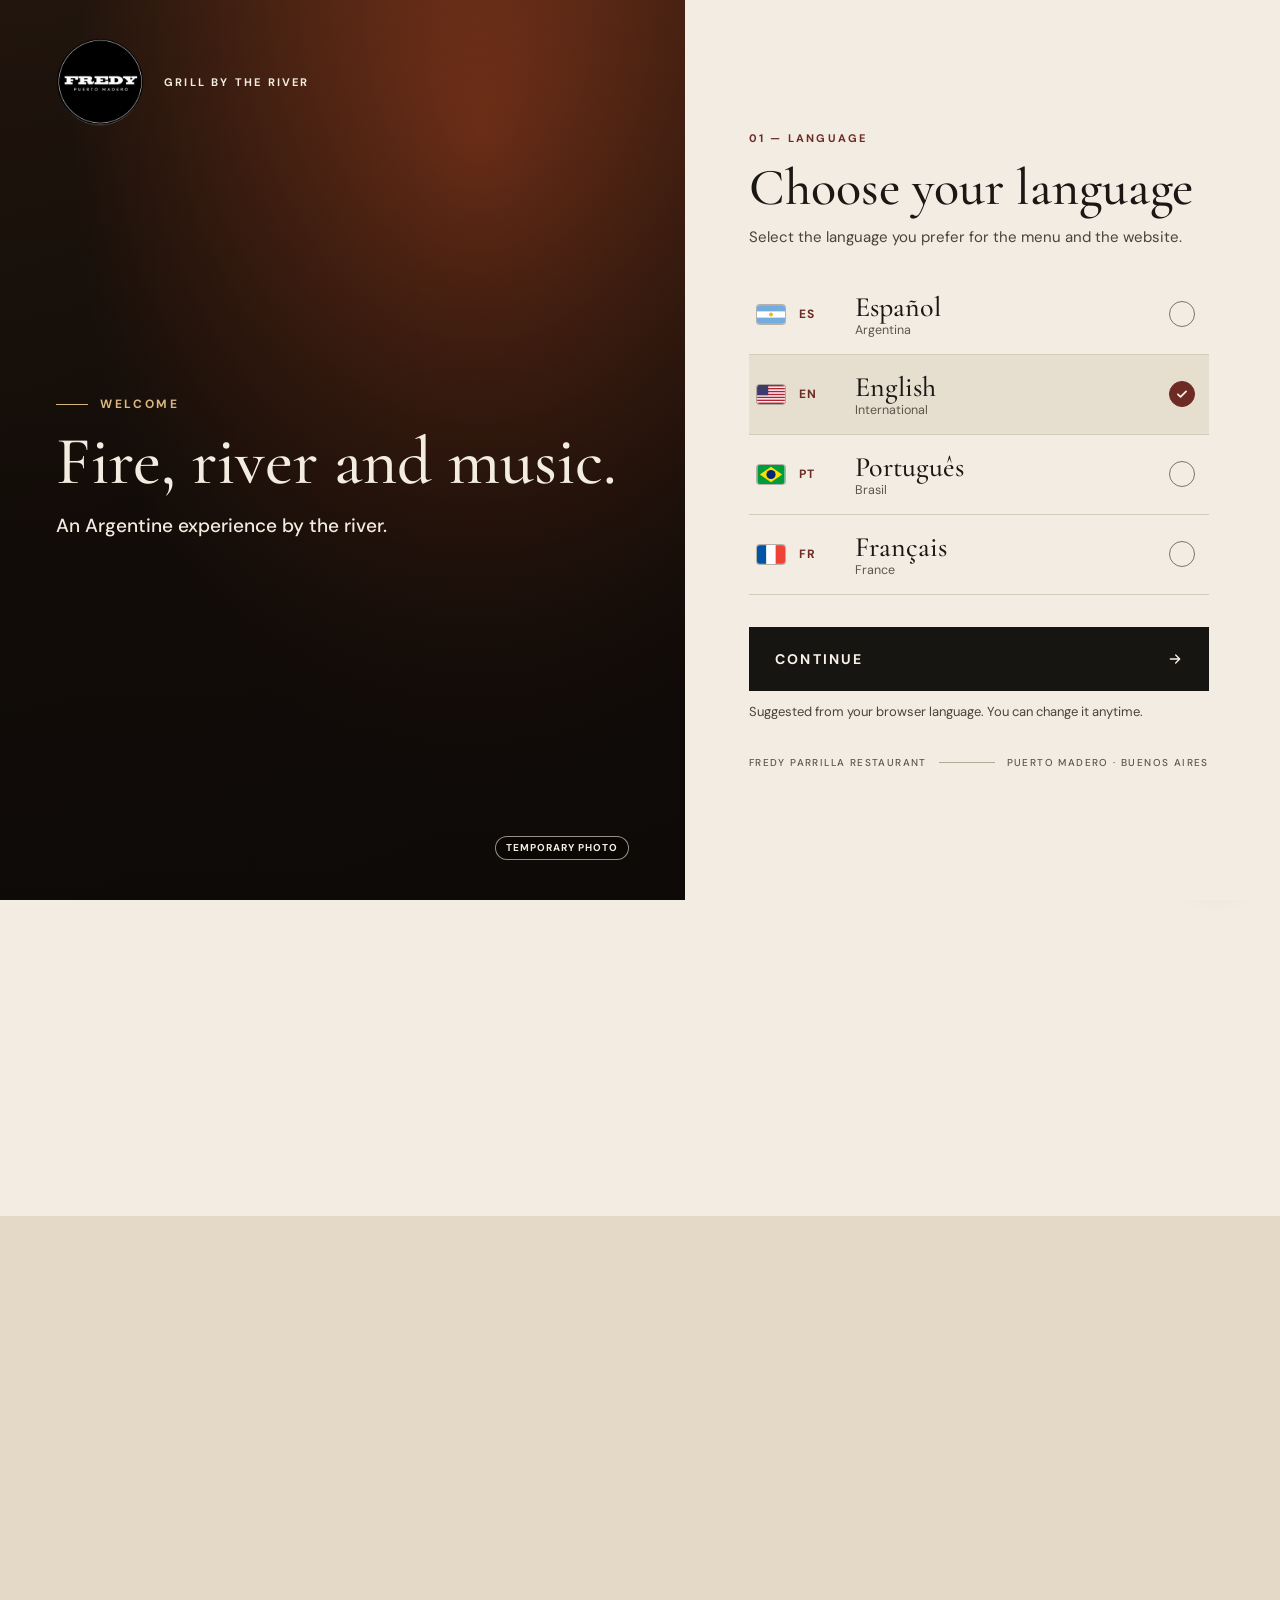
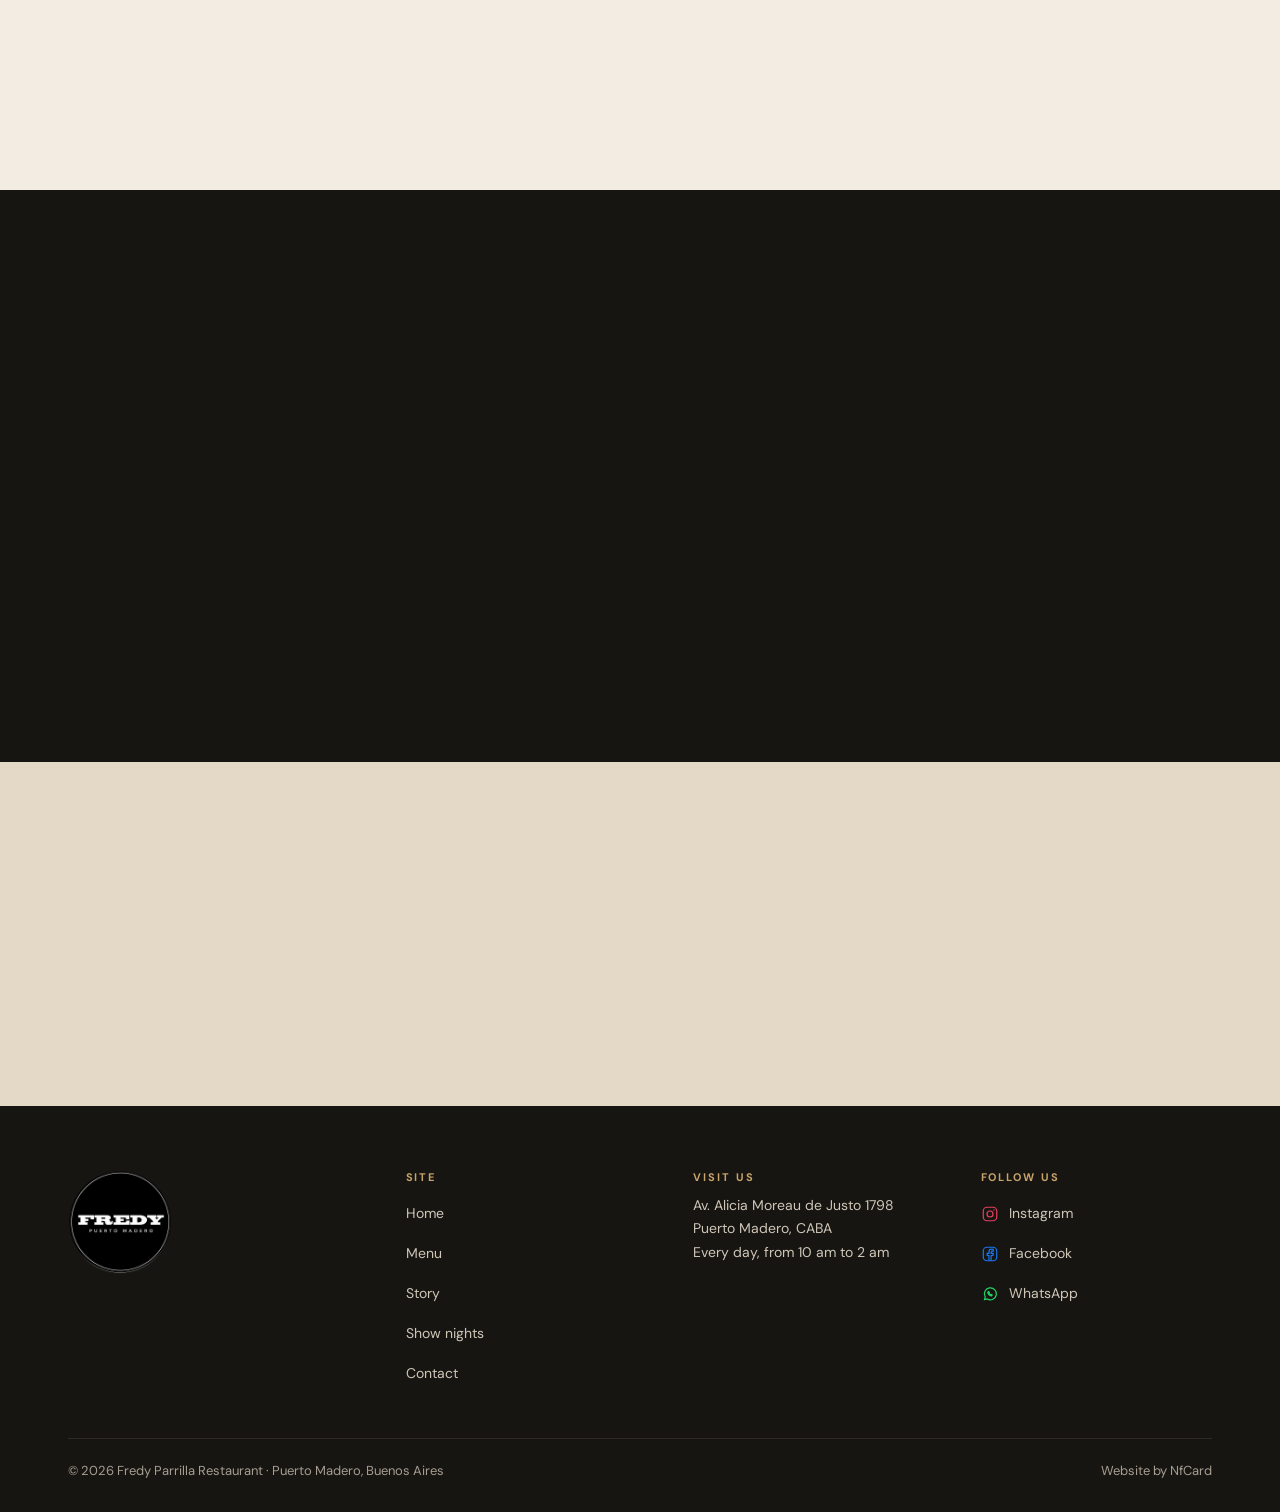
==== index.html @ 6b551ba0 "Web pública de Fredy Parrilla Carta con carrito, carrusel de destacados, menú, WhatsApp flotante e í" ====
<!doctype html>
<html lang="es">
<head>
  <meta charset="utf-8" />
  <meta name="viewport" content="width=device-width, initial-scale=1, viewport-fit=cover" />
  <title>Fredy · Parrilla argentina en Puerto Madero</title>
  <meta name="description" content="Parrilla argentina sobre la costanera de Puerto Madero. Cortes a la brasa, vista a los docks y noches de show en vivo." />
  <meta name="robots" content="noindex" />
  <meta name="theme-color" content="#171512" />
  <meta property="og:type" content="restaurant" />
  <meta property="og:title" content="Fredy · Parrilla argentina en Puerto Madero" />
  <meta property="og:description" content="Cortes a la brasa, vista a los docks y noches de show en vivo." />
  <meta property="og:locale" content="es_AR" />
  <link rel="icon" href="favicon.ico" sizes="any" />
  <link rel="icon" type="image/png" sizes="32x32" href="img/favicon-32.png" />
  <link rel="apple-touch-icon" href="img/apple-touch-icon.png" />
  <link rel="manifest" href="manifest.webmanifest" />
  <script type="application/ld+json">{"@context":"https://schema.org","@type":"Restaurant","name":"Fredy Parrilla Restaurant","servesCuisine":["Parrilla argentina","Argentina"],"telephone":"+5491125278442","priceRange":"$$$","address":{"@type":"PostalAddress","streetAddress":"Av. Alicia Moreau de Justo 1798","addressLocality":"Puerto Madero","addressRegion":"CABA","addressCountry":"AR"},"openingHoursSpecification":[{"@type":"OpeningHoursSpecification","dayOfWeek":["Monday","Tuesday","Wednesday","Thursday","Friday","Saturday","Sunday"],"opens":"10:00","closes":"02:00"}]}</script>
  <link rel="preconnect" href="https://fonts.googleapis.com" />
  <link rel="preconnect" href="https://fonts.gstatic.com" crossorigin />
  <link href="https://fonts.googleapis.com/css2?family=Cormorant+Garamond:ital,wght@0,500;0,600;0,700;1,500&family=DM+Sans:wght@400;500;600;700&display=swap" rel="stylesheet" />
  <link rel="stylesheet" href="css/styles.css" />
  <script src="js/arranque.js" data-inicio></script>
</head>
<body data-pagina="inicio">
  <a class="saltar" href="#contenido" data-i18n="a11y.saltar">Saltar al contenido</a>
  <div id="lugar-cabecera"></div>

  <main id="contenido" tabindex="-1">
    <section class="hero">
      <span class="tagp hero-tag" data-i18n="intro.foto">Foto provisoria</span>
      <div class="wrap hero-in">
        <div class="hero-txt">
          <p class="k k-oro reveal"><i></i><span data-i18n="hero.kicker">Bienvenidos · Puerto Madero</span></p>
          <h1 class="hero-t reveal d1"><span data-i18n="hero.l1">Fuego, río</span><br /><span data-i18n="hero.l2a">y</span> <em data-i18n="hero.l2b">música.</em></h1>
          <p class="hero-p reveal d2" data-i18n="hero.texto">Parrilla argentina sobre la costanera de Puerto Madero. Cortes a la brasa, vista a los docks y noches de show en vivo.</p>
          <div class="reveal d3"><a class="pill p-gold hero-btn" href="carta.html"><span data-i18n="hero.boton">Ver la carta</span><span class="ar" data-icono="flecha"></span></a></div>
        </div>
        <div class="hero-foto reveal d2">
          <div class="ph ph-marco">
            <span><span data-i18n="intro.foto">Foto provisoria</span><br /><span data-i18n="foto.salon">Salón con vista al río</span></span>
          </div>
        </div>
      </div>
    </section>

    <section class="bloque b-marfil">
      <div class="wrap dos">
        <div class="historia-foto reveal">
          <div class="ph ph-oscuro"><span><span data-i18n="intro.foto">Foto provisoria</span><br /><span data-i18n="foto.fundadores">Foto histórica o fundadores</span></span></div>
          <div class="sello"><span class="sello-k" data-i18n="home.desde">Desde</span><span class="sello-n">2010</span></div>
        </div>
        <div class="columna reveal d1">
          <div class="sh"><h2 class="h2n" data-i18n="home.historia.t">Nuestra historia</h2><p class="sub" data-i18n="home.historia.s">Una parrilla clásica, frente al río.</p></div>
          <p class="lead" data-i18n="home.historia.p">Fredy es una parrilla tradicional sobre la costanera de Puerto Madero: sencilla, familiar y con el río de fondo. Abrimos en 2010 y venimos de una cadena de carnicerías familiar de varias generaciones.</p>
          <a class="pill p-ghost-d" href="historia.html"><span data-i18n="home.historia.b">Conocer la historia</span><span class="ar ar-dark" data-icono="flecha"></span></a>
        </div>
      </div>
    </section>

    <section class="bloque b-beige" id="carta">
      <div class="wrap pila">
        <div class="cabeza-fila reveal">
          <div class="sh"><h2 class="h2n" data-i18n="home.carta.t">La carta</h2><p class="sub" data-i18n="home.carta.s">Del fuego a tu mesa.</p></div>
        </div>
        <!-- Vitrina: un plato grande al centro y los vecinos asomando. El plato del centro lleva a la carta. -->
        <div class="vitrina reveal d1" id="carrusel" role="region" aria-roledescription="carrusel" aria-label="Platos destacados">
          <div class="vitrina-pista" id="carrusel-pista"></div>
          <button class="cb vitrina-flecha vitrina-ant" id="carrusel-ant" type="button" data-icono="flechaIzq"></button>
          <button class="cb vitrina-flecha vitrina-sig" id="carrusel-sig" type="button" data-icono="flechaDer"></button>
          <!-- El botón de pausa se ubica por JS dentro del plato activo, junto a "Ver en la carta". -->
          <button class="cb vitrina-pausa" id="carrusel-pausa" type="button"></button>
          <p class="sr" id="carrusel-anuncio" aria-live="polite"></p>
        </div>
      </div>
    </section>

    <section class="bloque b-carbon">
      <div class="wrap dos dk">
        <div class="columna reveal">
          <div class="sh"><h2 class="h2n" data-i18n="home.show.t">Noches de show</h2><p class="sub" data-i18n="home.show.s">Cena show en vivo, frente al río.</p></div>
          <p class="lead" data-i18n="home.show.p">Solistas y dúos en vivo mientras cenás frente al río. Ideal para festejar en grupo.</p>
          <div class="evs">
            <div class="ev"><span data-icono="calendario"></span><span data-i18n="show.dias">Jueves, viernes, sábados y vísperas de feriado</span></div>
            <div class="ev"><span data-icono="luna"></span><span data-i18n="show.hora">Desde las 22 h</span></div>
            <div class="ev"><span data-icono="copa"></span><span data-i18n="show.menu">Menú show: entrada, principal, postre y bebida</span></div>
          </div>
          <div class="gchips">
            <span class="gchip" data-i18n="genero.tango">Tango</span><span class="gchip" data-i18n="genero.folclore">Folclore</span><span class="gchip" data-i18n="genero.melodicos">Melódicos</span><span class="gchip" data-i18n="genero.cumbia">Cumbia</span><span class="gchip" data-i18n="genero.cuarteto">Cuarteto</span>
          </div>
          <p class="nota-oro" data-i18n="show.nota">Precio del menú y adicional por show (si corresponde), informados antes de reservar.</p>
          <a class="pill p-ghost" href="noches-de-show.html"><span data-i18n="home.show.b">Ver las noches de show</span><span class="ar" data-icono="flecha"></span></a>
        </div>
        <div class="doble-foto reveal d1">
          <div class="ph doble-a"><span><span data-i18n="intro.foto">Foto provisoria</span><br /><span data-i18n="foto.show">Show en el salón</span></span></div>
          <div class="ph doble-b"><span><span data-i18n="intro.foto">Foto provisoria</span><br /><span data-i18n="foto.publico">Público festejando</span></span></div>
        </div>
      </div>
    </section>

    <section class="bloque b-marfil" data-i18n-aria="home.mas.aria" aria-label="Mediodía, pedidos y eventos">
      <div class="wrap pila">
        <div class="sh reveal"><h2 class="h2n" data-i18n="home.mas.t">Más de Fredy</h2><p class="sub" data-i18n="home.mas.s">Mediodía, pedidos y eventos.</p></div>
        <div class="cards">
          <article class="card reveal">
            <span class="ic" data-icono="sol"></span>
            <p class="k" data-i18n="home.mas.k1">Mediodía</p>
            <h3 data-i18n="home.mas.t1">Promo ejecutiva</h3>
            <p class="card-p" data-i18n="home.mas.p1">Mini parrillada o bife de chorizo, con guarnición, bebida y postre.</p>
          </article>
          <article class="card card-bordo reveal d1">
            <span class="ic" data-icono="bolsaFuego"></span>
            <p class="k" data-i18n="home.mas.k2">Pedí online</p>
            <h3 data-i18n="home.mas.t2">Fredy para llevar</h3>
            <p class="card-p" data-i18n="home.mas.p2">Armá tu pedido y retiralo en el local. Lo enviás por WhatsApp y ahí te confirmamos el total y cómo pagar.</p>
          </article>
          <article class="card reveal d2">
            <span class="ic" data-icono="brindis"></span>
            <p class="k" data-i18n="home.mas.k3">Eventos</p>
            <h3 data-i18n="home.mas.t3">Festejá en Fredy</h3>
            <p class="card-p" data-i18n="home.mas.p3">Cumpleaños, aniversarios, despedidas y empresas. Salón, terraza, DJ y barra de tragos.</p>
          </article>
        </div>
      </div>
    </section>

    <section class="bloque b-carbon">
      <div class="wrap dos dk opiniones">
        <div class="columna reveal">
          <div class="sh"><h2 class="h2n" data-i18n="home.op.t">Opiniones</h2><p class="sub" data-i18n="home.op.s">Lo que dicen de Fredy.</p></div>
          <p class="lead" data-i18n="home.op.p">¿Ya nos visitaste? Tu opinión nos ayuda a mejorar y a que otros nos conozcan.</p>
          <a class="pill p-gold" data-enlace="ficha" target="_blank" rel="noopener"><span data-i18n="home.op.b">Dejanos tu reseña</span><span class="ar" data-icono="flecha"></span></a>
          <a class="lk lk-oro" data-enlace="ficha" target="_blank" rel="noopener"><span data-i18n="home.op.l">Ver todas en Google</span><i data-icono="flecha"></i></a>
        </div>
        <div class="foto-sola reveal d1"><div class="ph"><span><span data-i18n="intro.foto">Foto provisoria</span><br /><span data-i18n="foto.mesa">Mesa frente al río</span></span></div></div>
      </div>
    </section>

    <section class="bloque b-beige">
      <div class="wrap">
        <div class="ficha reveal">
          <div class="sh"><h2 class="h2n h2-ficha" data-i18n="home.con.t">Contacto</h2><p class="sub sub-ficha" data-i18n="home.con.s">Te esperamos frente al río.</p></div>
          <div class="ficha-datos">
            <span class="ficha-dato"><i data-icono="ubicacion"></i><span><span data-dato="direccion">Av. Alicia Moreau de Justo 1798</span>, Puerto Madero</span></span>
            <span class="ficha-dato"><i data-icono="reloj"></i><span data-i18n="con.horario">Todos los días, de 10:00 a 02:00 hs</span></span>
          </div>
          <div class="ficha-botones">
            <a class="pill p-red" data-enlace="llegar" target="_blank" rel="noopener"><span data-i18n="con.llegar">Cómo llegar</span><span class="ar" data-icono="flecha"></span></a>
            <a class="pill p-ghost-d solo-movil" data-enlace="whatsapp" target="_blank" rel="noopener"><span data-i18n="con.whatsapp">WhatsApp</span><span class="ar ar-dark" data-icono="flecha"></span></a>
          </div>
        </div>
      </div>
    </section>
  </main>

  <div id="lugar-pie"></div>

  <!-- Intro: solo la primera visita. Logo → idioma → espátulas → Inicio. -->
  <div class="intro" id="intro" data-etapa="carga">
    <div class="intro-carga" aria-hidden="true">
      <div class="logo-aro">
        <svg class="aro" width="172" height="172" viewBox="0 0 172 172" focusable="false"><circle cx="86" cy="86" r="83" /></svg>
        <img src="img/logo.png" alt="" width="136" height="136" />
      </div>
    </div>

    <div class="idioma">
      <section class="idioma-foto">
        <div class="idioma-marca">
          <img src="img/logo.png" alt="Fredy Puerto Madero" width="88" height="88" />
          <span class="idioma-lema" data-i18n="intro.lema">Parrilla frente al río</span>
        </div>
        <span class="tagp idioma-tag" data-i18n="intro.foto">Foto provisoria</span>
        <div class="idioma-txt">
          <p class="k k-oro"><i></i><span data-i18n="intro.bienvenidos">Bienvenidos</span></p>
          <p class="idioma-t" data-i18n="intro.titulo">Fuego, río y música.</p>
          <p class="idioma-b" data-i18n="intro.bajada">Una experiencia argentina frente al río.</p>
        </div>
      </section>

      <section class="idioma-panel">
        <form class="idioma-form" id="form-idioma">
          <p class="idioma-paso" data-i18n="intro.paso">01 — Idioma</p>
          <h1 class="idioma-h" id="titulo-idioma" tabindex="-1" data-i18n="intro.elegi">Elegí tu idioma</h1>
          <p class="idioma-ayuda" data-i18n="intro.ayuda">Seleccioná el idioma en el que preferís recorrer la carta y la web.</p>
          <div class="opciones" id="opciones-idioma" role="radiogroup" aria-labelledby="titulo-idioma"></div>
          <button class="continuar" type="submit"><span data-i18n="intro.continuar">Continuar</span><i data-icono="flecha"></i></button>
          <p class="idioma-nota" id="intro-sugerido"></p>
          <p class="idioma-pie"><span data-i18n="intro.pie1">Fredy Parrilla Restaurant</span><i></i><span><span data-i18n="intro.pie2">Puerto Madero</span><span class="pie-ba"> · Buenos Aires</span></span></p>
        </form>
      </section>
    </div>

    <div class="intro-salida" role="status">
      <span class="sr" data-i18n="intro.cargando">Cargando</span>
      <div class="parrillero" aria-hidden="true">
        <span class="esp esp-izq" data-icono="espatula"></span>
        <img src="img/logo.png" alt="" width="136" height="136" />
        <span class="esp esp-der" data-icono="espatula"></span>
      </div>
      <span class="barra-carga" aria-hidden="true"><i></i></span>
    </div>
  </div>

  <script src="js/data.js"></script>
  <script src="js/i18n.js"></script>
  <script src="js/icons.js"></script>
  <script src="js/common.js"></script>
  <script src="js/cart.js"></script>
  <script src="js/app.js"></script>
</body>
</html>
---- css/styles.css ----
/* Fredy · Diseño del sitio. Paleta, tipografías y medidas del prototipo v6 aprobado.
   Celular primero. Computadora desde 1180 px.
   Movimiento: solo transform y opacity, curvas propias y hover únicamente con mouse. */

:root {
  --carbon: #171512;
  --carbon-nav: #0F0D0B;
  --marfil: #F2ECE2;
  --beige: #E4D8C6;
  --crema: #F7F1E8;
  --hueso: #F3ECE0;
  --blanco: #FFFFFF;
  --texto: #1A1714;
  --texto-2: #4A433B;
  --muted: #5E564C;
  --bordo: #6E2B23;
  --bordo-hover: #5A221C;
  --dorado: #C9A46A;
  --dorado-claro: #E7C793;
  --linea-carta: #B5A894;
  --linea-claro: #E3D9CB;
  --linea-oscuro: #2E2A26;
  --verde: #1E7D47;

  --serif: 'Cormorant Garamond', Georgia, serif;
  --sans: 'DM Sans', system-ui, sans-serif;

  --radio: 10px;
  --alto-cabecera: 108px;
  --alto-barra: 84px;

  --ease-out: cubic-bezier(0.23, 1, 0.32, 1);
  --ease-in-out: cubic-bezier(0.77, 0, 0.175, 1);
}

*, *::before, *::after { box-sizing: border-box; }
[hidden] { display: none !important; }

html {
  -webkit-text-size-adjust: 100%;
  scroll-behavior: smooth;
  scroll-padding-top: calc(var(--alto-cabecera) + 72px);
  background: var(--carbon);
}

body {
  margin: 0;
  padding-top: var(--alto-cabecera);
  padding-bottom: calc(var(--alto-barra) + env(safe-area-inset-bottom));
  background: var(--carbon);
  color: var(--texto);
  font-family: var(--sans);
  font-size: 16px;
  line-height: 1.5;
  overflow-x: clip;
  -webkit-font-smoothing: antialiased;
}

body.intro-activa { overflow: hidden; }

main:focus { outline: none; }
img, svg { display: block; }
h1, h2, h3, h4, p, ul, blockquote { margin: 0; padding: 0; }
ul { list-style: none; }
a { color: inherit; }
button, input, select, textarea { font: inherit; color: inherit; }
button { cursor: pointer; }
i { font-style: normal; }

:focus-visible { outline: 2px solid var(--dorado); outline-offset: 3px; border-radius: 4px; }
.b-marfil :focus-visible, .b-beige :focus-visible, .idioma-panel :focus-visible { outline-color: var(--bordo); }

.sr {
  position: absolute; width: 1px; height: 1px; margin: -1px; overflow: hidden;
  clip-path: inset(50%); white-space: nowrap;
}

.saltar {
  position: fixed; top: 8px; left: 8px; z-index: 200; padding: 12px 16px;
  background: var(--crema); color: var(--texto); border-radius: var(--radio);
  font-weight: 600; transform: translateY(-200%);
}
.saltar:focus { transform: none; }

/* ---------- Estructura ---------- */
.wrap { width: 100%; max-width: 1240px; margin: 0 auto; padding: 0 20px; }
.bloque { padding: 72px 0; }
.b-marfil { background: var(--marfil); }
.b-beige { background: var(--beige); }
.b-carbon { background: var(--carbon); color: var(--hueso); }
.b-pegado { padding-top: 32px; }
.dos { display: grid; gap: 44px; align-items: center; }
.pila { display: flex; flex-direction: column; gap: 32px; }
.columna { display: flex; flex-direction: column; align-items: flex-start; gap: 20px; }
.angosto { max-width: 760px; }
.pila.angosto { margin: 0 auto; }

/* ---------- Tipografía ---------- */
.k {
  display: flex; align-items: center; gap: 12px; color: var(--bordo);
  font: 700 12px var(--sans); letter-spacing: 0.22em; text-transform: uppercase;
}
.k i { flex: 0 0 32px; width: 32px; height: 1px; background: currentColor; }
.k > span { min-width: 0; }
.k-oro { color: #D9B77E; }
.h2n { font: 600 46px/1 var(--serif); letter-spacing: -0.01em; }
.sub { font: italic 500 22px/1.2 var(--serif); color: var(--bordo); }
.dk .sub, .pagehero .sub { color: var(--dorado-claro); }
.sh { display: flex; flex-direction: column; gap: 10px; }
.lead { font-size: 16px; line-height: 1.7; color: var(--texto-2); }
.dk .lead { color: #D9D0C2; }

/* ---------- Botones ---------- */
.pill {
  display: inline-flex; align-items: center; justify-content: space-between; gap: 14px;
  min-height: 54px; padding: 0 8px 0 26px; border: 0; border-radius: var(--radio);
  font: 600 15px var(--sans); letter-spacing: 0.01em; text-decoration: none; white-space: nowrap;
  transition: transform 160ms var(--ease-out), background-color 160ms ease, color 160ms ease;
}
.pill:active { transform: scale(0.97); }
.pill .ar {
  display: flex; align-items: center; justify-content: center; width: 38px; height: 38px;
  border-radius: 7px; background: rgba(255, 255, 255, 0.16); flex: none;
}
.pill .ar svg { transition: transform 160ms var(--ease-out); }
.pill.solo { justify-content: center; padding: 0 22px; }
.pill.chico { min-height: 48px; }
.p-red { background: var(--bordo); color: var(--crema); box-shadow: 0 6px 18px rgba(110, 43, 35, 0.28); }
.p-gold { background: var(--dorado); color: var(--carbon); }
.p-gold .ar { background: rgba(23, 21, 18, 0.12); }
.p-ghost { border: 1px solid rgba(243, 236, 224, 0.55); color: var(--hueso); background: rgba(255, 255, 255, 0.04); }
.p-ghost-d { border: 1px solid var(--texto); color: var(--texto); }
.ar-dark { background: var(--texto) !important; color: var(--crema); }
.bloque-btn { width: 100%; white-space: normal; text-align: left; }
.ficha-botones .pill, .acciones .pill, .columna > .pill { max-width: 100%; min-width: 0; white-space: normal; }

.lk {
  display: inline-flex; align-items: center; gap: 8px; min-height: 44px;
  color: var(--bordo); font: 600 15px var(--sans); text-decoration: none;
}
.lk > span { border-bottom: 1px solid currentColor; padding-bottom: 2px; }
.lk-oro { color: var(--dorado-claro); }
.boton-lk { background: none; border: 0; padding: 0; }

@media (hover: hover) and (pointer: fine) {
  .p-red:hover { background: var(--bordo-hover); }
  .p-gold:hover { background: #D6B47D; }
  .p-ghost:hover { background: rgba(255, 255, 255, 0.12); color: var(--blanco); }
  .p-ghost-d:hover { background: var(--texto); color: var(--crema); }
  .p-ghost-d:hover .ar-dark { background: rgba(247, 241, 232, 0.16) !important; }
  .pill:hover .ar svg { transform: translateX(2px); }
  .lk:hover { color: var(--texto); }
  .lk-oro:hover { color: var(--blanco); }
}

/* ---------- Encabezado ---------- */
.cabecera {
  position: fixed; inset: 0 0 auto 0; z-index: 40;
  background: var(--carbon); color: var(--hueso);
  border-bottom: 1px solid var(--linea-oscuro);
  box-shadow: 0 6px 18px rgba(0, 0, 0, 0.25);
}
.cabecera-in {
  display: flex; align-items: center; justify-content: space-between; gap: 8px;
  max-width: 1360px; height: var(--alto-cabecera); margin: 0 auto; padding: 0 14px;
}
.cabecera-logo { display: block; flex: none; }
.cabecera-logo img { width: 50px; height: 50px; }
.cabecera-estado { display: flex; align-items: center; justify-content: space-between; gap: 8px; flex: 1; min-width: 0; }
.menu, .cabecera-acciones, .lang { display: none; }
.cartel-lugar { display: flex; justify-content: center; flex: 1; min-height: 76px; align-items: center; }

.lflag, .llamar {
  display: flex; align-items: center; justify-content: center; flex: none;
  width: 44px; height: 44px; transition: transform 160ms var(--ease-out);
}
.lflag { border: 1px solid #4A4036; border-radius: var(--radio); }
.llamar { background: var(--verde); color: var(--blanco); border-radius: 50%; }
.lflag:active, .llamar:active { transform: scale(0.95); }
.flag { border-radius: 3px; box-shadow: 0 0 0 1px rgba(0, 0, 0, 0.25); flex: none; }

.lbtn {
  display: flex; align-items: center; gap: 8px; min-height: 44px; padding: 0 12px 0 10px;
  border: 1px solid #4A4036; border-radius: var(--radio); background: transparent;
  color: var(--hueso); font: 600 13px var(--sans);
  transition: transform 160ms var(--ease-out), background-color 160ms ease;
}
.lbtn:active { transform: scale(0.97); }
.lang { position: relative; }
.lmenu {
  position: absolute; right: 0; top: calc(100% + 10px); z-index: 20; width: 240px; padding: 8px;
  background: var(--blanco); color: var(--texto); border-radius: 16px;
  box-shadow: 0 18px 40px rgba(0, 0, 0, 0.35);
  transform-origin: top right;
  animation: menu-entra 160ms var(--ease-out);
}
@keyframes menu-entra { from { opacity: 0; transform: scale(0.96) translateY(-4px); } }
.lopt {
  display: flex; align-items: center; gap: 12px; width: 100%; min-height: 48px; padding: 0 12px;
  border: 0; border-radius: var(--radio); background: transparent;
  font: 500 15px var(--sans); text-align: left;
}
.lopt.on { background: var(--marfil); font-weight: 700; }
.lopt-nombre { flex: 1; }
.lopt svg:last-child:not(.flag) { color: var(--bordo); }

@media (hover: hover) and (pointer: fine) {
  .lbtn:hover { background: rgba(255, 255, 255, 0.08); }
  .lopt:hover { background: var(--marfil); }
}

.cuenta {
  display: inline-flex; align-items: center; justify-content: center;
  min-width: 20px; height: 20px; padding: 0 6px; border-radius: 999px;
  background: var(--dorado); color: var(--carbon); font: 700 12px/1 var(--sans);
}
.cuenta-barra { position: absolute; top: -4px; right: 2px; }

/* Botón de pedido del encabezado: bolsa con número. Vacío, con borde; con pedido, dorado. */
.cabecera .pill.boton-pedido { position: relative; width: 56px; padding: 0; transition: transform 160ms var(--ease-out), background-color 200ms ease, color 200ms ease, border-color 200ms ease; }
.boton-pedido-ic { display: flex; }
.boton-pedido-ic svg { width: 24px; height: 24px; }
.cuenta-pedido { position: absolute; top: -8px; right: -8px; min-width: 24px; height: 24px; border: 2px solid var(--carbon); }
.boton-pedido.con-pedido { background: var(--dorado); border-color: var(--dorado); color: var(--carbon); }
.boton-pedido.con-pedido .cuenta-pedido { background: var(--crema); }
@media (hover: hover) and (pointer: fine) {
  .boton-pedido.con-pedido:hover { background: #D6B47E; color: var(--carbon); }
}

/* ---------- Cartel "tabla de parrilla" ---------- */
.fz-cartel {
  --fz-scale: 1.15;
  position: relative; display: inline-block; flex: none;
  width: calc(172px * var(--fz-scale)); height: calc(76px * var(--fz-scale)); min-height: 44px;
  border-radius: var(--radio); text-decoration: none; -webkit-tap-highlight-color: transparent;
  font-family: var(--sans);
}
.fz-sr { position: absolute; width: 1px; height: 1px; margin: -1px; overflow: hidden; clip-path: inset(50%); white-space: nowrap; }
.fz-inner { position: absolute; left: 0; top: 0; width: 172px; height: 76px; transform: scale(var(--fz-scale)); transform-origin: 0 0; isolation: isolate; }
.fz-inner > * { position: absolute; display: block; }
.fz-cubierto { z-index: -1; overflow: visible; transform-origin: 50% 50%; filter: drop-shadow(0 1px 1px rgba(0, 0, 0, 0.5)); transition: translate 0.25s ease; }
.fz-fork { left: 11px; top: 13px; transform: rotate(-15deg); animation: fz-fork 1.5s 0.2s ease-out both; }
.fz-knife { left: 146px; top: 12px; transform: rotate(15deg); animation: fz-knife 1.5s 0.2s ease-out both; }
.fz-hang { left: 0; top: 0; width: 172px; height: 66px; transform-origin: 86px 3px; animation: fz-hang 1.4s cubic-bezier(0.25, 0.8, 0.35, 1) both; }
.fz-tabla {
  position: absolute; display: block; left: 22px; top: 14px; width: 128px; height: 50px; border-radius: 8px; overflow: hidden;
  background:
    radial-gradient(ellipse at 0% 100%, rgba(25, 8, 2, 0.55) 0%, rgba(25, 8, 2, 0) 28%),
    radial-gradient(ellipse at 100% 0%, rgba(25, 8, 2, 0.45) 0%, rgba(25, 8, 2, 0) 24%),
    radial-gradient(ellipse at 100% 100%, rgba(25, 8, 2, 0.35) 0%, rgba(25, 8, 2, 0) 20%),
    linear-gradient(180deg, rgba(255, 210, 165, 0.08) 0%, rgba(255, 210, 165, 0) 40%, rgba(30, 10, 2, 0.18) 100%),
    radial-gradient(ellipse at 50% 45%, #C27C4C 0%, #B06C40 50%, #8A4C2A 100%);
  box-shadow: 0 1px 1px rgba(0, 0, 0, 0.4), 0 9px 18px -4px rgba(0, 0, 0, 0.65), inset 0 1px 0 rgba(255, 210, 170, 0.3),
    inset 0 -2px 0 rgba(40, 14, 3, 0.5), inset 0 0 10px rgba(35, 11, 2, 0.7), inset 0 0 2px rgba(20, 6, 1, 0.8);
  transition: transform 0.2s ease, filter 0.2s ease;
}
.fz-vetas { position: absolute; left: 0; top: 0; }
.fz-ranura { position: absolute; inset: 5px; border-radius: 5px; box-shadow: inset 0 1px 1.5px rgba(30, 9, 2, 0.65), 0 1px 0 rgba(255, 205, 160, 0.22), inset 0 0 0 0.6px rgba(40, 12, 3, 0.35); }
.fz-texto { position: absolute; inset: 0; display: flex; flex-direction: column; align-items: center; justify-content: center; gap: 3px; padding-top: 4px; }
.fz-fila { display: flex; align-items: center; gap: 6px; }
.fz-dot { display: block; width: 6px; height: 6px; border-radius: 50%; animation: fz-dot 0.45s 1.5s ease-out both; }
.fz-estado { font-family: var(--serif); font-size: 15px; font-weight: 700; letter-spacing: 0.2em; line-height: 1; color: #1C0A03; text-shadow: 0 0 1.6px rgba(70, 24, 4, 0.6), 0 1px 0 rgba(255, 205, 160, 0.28); animation: fz-burn 1s 0.95s ease-out both; }
.fz-horario { font-size: 9.5px; font-weight: 700; letter-spacing: 0.04em; line-height: 1; color: #241005; text-shadow: 0 0 1.2px rgba(70, 24, 4, 0.45), 0 1px 0 rgba(255, 205, 160, 0.25); animation: fz-sub 0.5s 1.35s ease-out both; white-space: nowrap; }
.fz-herraje { left: 0; top: 0; overflow: visible; }
.fz-cartel.is-open .fz-dot { background: #3FAE5A; box-shadow: 0 0 0 1.5px rgba(25, 70, 35, 0.55), 0 0 7px rgba(90, 220, 120, 0.75); }
.fz-cartel.is-closed .fz-dot { background: transparent; box-shadow: inset 0 0 0 1.6px #4A240F; }
.fz-cartel:focus-visible { outline: 2px solid #E2BF86; outline-offset: 4px; }
.fz-cartel:active .fz-tabla { transform: translateY(1px); filter: brightness(0.95); }
.fz-quieto .fz-hang, .fz-quieto .fz-cubierto, .fz-quieto .fz-estado, .fz-quieto .fz-dot, .fz-quieto .fz-horario { animation: none; }

@media (hover: hover) and (pointer: fine) {
  .fz-cartel:hover .fz-tabla { transform: translateY(-1px); filter: brightness(1.06); }
  .fz-cartel:hover .fz-fork { translate: -2px -1px; }
  .fz-cartel:hover .fz-knife { translate: 2px -1px; }
}

@keyframes fz-hang { 0% { opacity: 0; transform: translateY(-12px) rotate(-16deg); } 30% { opacity: 1; transform: translateY(0) rotate(10deg); } 48% { transform: rotate(-6deg); } 64% { transform: rotate(3.5deg); } 80% { transform: rotate(-1.5deg); } 100% { opacity: 1; transform: rotate(0); } }
@keyframes fz-fork { 0% { opacity: 0; transform: translate(-14px, -10px) rotate(-15deg); } 25% { opacity: 1; transform: translate(-14px, 0) rotate(-15deg); } 60% { opacity: 1; transform: translate(-14px, 0) rotate(-15deg); animation-timing-function: cubic-bezier(0.55, 0, 0.3, 1); } 100% { opacity: 1; transform: translate(0, 0) rotate(-15deg); } }
@keyframes fz-knife { 0% { opacity: 0; transform: translate(14px, -10px) rotate(15deg); } 25% { opacity: 1; transform: translate(14px, 0) rotate(15deg); } 60% { opacity: 1; transform: translate(14px, 0) rotate(15deg); animation-timing-function: cubic-bezier(0.55, 0, 0.3, 1); } 100% { opacity: 1; transform: translate(0, 0) rotate(15deg); } }
@keyframes fz-burn { 0% { color: rgba(28, 10, 3, 0); text-shadow: 0 0 0 rgba(255, 140, 40, 0); filter: blur(2px); } 40% { color: #2A1306; text-shadow: 0 0 5px rgba(255, 130, 30, 0.95), 0 0 1.5px rgba(255, 210, 140, 1); filter: blur(0); } 100% { color: #1C0A03; text-shadow: 0 0 1.6px rgba(70, 24, 4, 0.6), 0 1px 0 rgba(255, 205, 160, 0.28); filter: blur(0); } }
@keyframes fz-dot { 0% { opacity: 0; transform: scale(0.4); } 60% { opacity: 1; transform: scale(1.4); } 100% { opacity: 1; transform: scale(1); } }
@keyframes fz-sub { 0% { opacity: 0; transform: translateY(-3px); } 100% { opacity: 1; transform: none; } }

/* ---------- Barra de abajo (celular) ---------- */
.barra {
  position: fixed; inset: auto 0 0 0; z-index: 40; display: grid; grid-template-columns: repeat(5, 1fr);
  height: calc(var(--alto-barra) + env(safe-area-inset-bottom)); padding-bottom: env(safe-area-inset-bottom);
  background: var(--carbon-nav); color: #CFC6B8; border-top: 1px solid var(--linea-oscuro);
}
.barra-item {
  position: relative; display: flex; flex-direction: column; align-items: center; justify-content: center; gap: 5px;
  min-width: 0; color: inherit; text-decoration: none; font: 500 12px/1.1 var(--sans); text-align: center;
  transition: transform 160ms var(--ease-out);
}
.barra-item:active { transform: scale(0.95); }
/* Cinco botones iguales. Solo la página actual lleva la pastilla detrás del ícono. */
.barra-item[aria-current='page'] { color: var(--blanco); font-weight: 600; }
.barra-ic {
  position: relative; display: flex; align-items: center; justify-content: center;
  width: 56px; height: 32px; border-radius: 999px;
  transition: background-color 200ms ease, color 200ms ease;
}
.barra-item[aria-current='page'] .barra-ic { background: rgba(201, 164, 106, 0.22); color: var(--dorado-claro); }
@media (hover: hover) and (pointer: fine) { .barra-item:not([aria-current='page']):hover .barra-ic { background: rgba(243, 236, 224, 0.08); } }

.wa-flota { display: none; }

/* ---------- Pie ---------- */
.pie { background: var(--carbon); color: #CFC6B8; }
.pie-in { display: flex; flex-direction: column; gap: 44px; padding-top: 64px; padding-bottom: 32px; }
.pie-cols { display: flex; flex-wrap: wrap; gap: 36px 56px; }
.pie-logo { flex: 1 1 100%; }
.pie-logo img { width: 104px; height: 104px; }
.fl { flex: 1 1 150px; display: flex; flex-direction: column; font-size: 14px; }
.fl a { display: flex; align-items: center; gap: 10px; min-height: 40px; color: #CFC6B8; text-decoration: none; transition: color 160ms ease; }
.fl-texto { line-height: 1.7; }
.fl-wa svg { width: 18px; height: 18px; color: #25D366; }
.fh { margin-bottom: 10px; color: var(--dorado); font: 700 11px var(--sans); letter-spacing: 0.18em; text-transform: uppercase; }
.pie-base { display: flex; flex-wrap: wrap; justify-content: space-between; gap: 12px; padding-top: 22px; border-top: 1px solid var(--linea-oscuro); font-size: 13px; color: #A69D90; }
@media (hover: hover) and (pointer: fine) { .fl a:hover { color: var(--blanco); } }

/* ---------- Fotos provisorias ---------- */
.ph {
  position: relative; display: flex; align-items: center; justify-content: center; overflow: hidden; isolation: isolate;
  padding: 16px; text-align: center; color: var(--hueso);
  font: 700 11px/1.5 var(--sans); letter-spacing: 0.1em; text-transform: uppercase;
}
.ph::before {
  content: ''; position: absolute; inset: 0; z-index: -1;
  background: radial-gradient(ellipse at 65% 35%, rgba(224, 89, 42, 0.45), transparent 60%), linear-gradient(160deg, #2A1A10, #0E0A07);
  transition: transform 600ms var(--ease-out);
}
@media (hover: hover) and (pointer: fine) { .ph:hover::before { transform: scale(1.05); } }

.tagp {
  display: inline-block; padding: 5px 10px; border: 1px solid rgba(243, 236, 224, 0.6); border-radius: 999px;
  background: rgba(0, 0, 0, 0.35); color: var(--hueso);
  font: 700 10px/1.2 var(--sans); letter-spacing: 0.1em; text-transform: uppercase;
}

/* ---------- Portada ---------- */
.hero {
  position: relative; display: flex; align-items: flex-end; color: var(--hueso);
  min-height: min(592px, calc(100svh - var(--alto-cabecera) - var(--alto-barra) - 64px));
  background: linear-gradient(0deg, rgba(14, 10, 7, 0.96) 0%, rgba(14, 10, 7, 0.55) 55%, rgba(14, 10, 7, 0.35) 100%),
    radial-gradient(ellipse at 60% 25%, rgba(224, 89, 42, 0.6), transparent 60%), linear-gradient(160deg, #2A1A10, #0E0A07);
}
.hero-tag { position: absolute; top: 16px; right: 16px; }
.hero-in { padding-top: 64px; padding-bottom: 28px; }
.hero-txt { display: flex; flex-direction: column; gap: 14px; }
.hero-t { font: 500 60px/0.94 var(--serif); }
.hero-t em { font-style: italic; color: var(--dorado-claro); }
.hero-p { font-size: 17px; line-height: 1.6; color: #E8DFD0; }
.hero-foto { display: none; }
.hero-btn { width: 100%; justify-content: center; padding: 0 26px; background: rgba(255, 255, 255, 0.04); color: var(--blanco); border: 1px solid rgba(243, 236, 224, 0.55); }
.hero-btn .ar { display: none; }

/* ---------- Historia ---------- */
.historia-foto { position: relative; min-height: 340px; }
.historia-foto .ph { position: absolute; inset: 0 44px 0 0; border-radius: 28px; border: 1.5px solid var(--texto); }
.sello { position: absolute; right: 0; bottom: 28px; padding: 18px 22px; background: var(--bordo); color: var(--crema); border-radius: 18px; box-shadow: 0 18px 36px rgba(23, 21, 18, 0.25); }
.sello-k { display: block; color: #EAD3B0; font: 700 11px var(--sans); letter-spacing: 0.18em; text-transform: uppercase; }
.sello-n { font: 500 52px/1 var(--serif); font-variant-numeric: lining-nums; }

/* ---------- Carrusel de platos (vitrina) ----------
   Un plato grande al centro y los vecinos asomando, más chicos y apagados.
   Solo se animan transform y opacity: corre en la placa de video y no traba el scroll. */
.cabeza-fila { display: flex; flex-wrap: wrap; align-items: flex-end; justify-content: space-between; gap: 20px; }

.vitrina { --alto-slide: 440px; --ancho-slide: 84%; position: relative; margin-inline: -20px; }
.vitrina-pista {
  display: flex; gap: 14px; padding: 4px calc((100% - var(--ancho-slide)) / 2);
  overflow-x: auto; overscroll-behavior-x: contain; scroll-snap-type: x mandatory; scrollbar-width: none;
}
.vitrina-pista::-webkit-scrollbar { display: none; }

.vslide {
  /* 100 % del espacio interior de la pista, que ya mide --ancho-slide por el padding. */
  /* isolation: la foto (z-index -1) queda detrás del texto pero dentro de la tarjeta. */
  position: relative; isolation: isolate; flex: 0 0 100%; display: flex; min-height: var(--alto-slide); overflow: hidden;
  border-radius: 24px; background: #0E0A07; color: var(--hueso); cursor: pointer;
  scroll-snap-align: center; opacity: 0.45; transform: scale(0.93);
  transition: transform 280ms var(--ease-out), opacity 280ms ease;
}
.vslide.activa { opacity: 1; transform: none; box-shadow: 0 24px 48px rgba(23, 21, 18, 0.28); }
.vslide.activa:active { transform: scale(0.985); transition-duration: 140ms; }

.vslide-foto { position: absolute; inset: 0; z-index: -1; align-items: flex-start; padding-top: 64px; }
.vslide-foto.con-foto img { width: 100%; height: 100%; object-fit: cover; }
.vslide-foto.s1::before { background: radial-gradient(ellipse at 30% 40%, rgba(224, 89, 42, 0.45), transparent 60%), linear-gradient(160deg, #2A1A10, #0E0A07); }
.vslide-foto.s2::before { background: radial-gradient(ellipse at 70% 55%, rgba(224, 89, 42, 0.5), transparent 58%), linear-gradient(200deg, #2A1A10, #0E0A07); }
.vslide-foto.s3::before { background: radial-gradient(ellipse at 45% 25%, rgba(170, 60, 20, 0.55), transparent 62%), linear-gradient(140deg, #2A1A10, #0E0A07); }
.vslide-foto.s4::before { background: radial-gradient(ellipse at 55% 45%, rgba(224, 89, 42, 0.38), transparent 66%), linear-gradient(180deg, #2A1A10, #0E0A07); }
/* Tarjeta final "Ver la carta": brasa más baja y un toque bordó. */
.vslide-foto-final::before { background: radial-gradient(ellipse at 50% 30%, rgba(201, 164, 106, 0.3), transparent 62%), linear-gradient(160deg, #3A1712, #0E0A07); }

.vslide-pie {
  align-self: flex-end; width: 100%; padding: 96px 22px 26px;
  display: flex; flex-direction: column; gap: 8px;
  background: linear-gradient(0deg, rgba(14, 10, 7, 0.94) 50%, rgba(14, 10, 7, 0));
}
.vslide-cat { font: 700 11px var(--sans); letter-spacing: 0.18em; text-transform: uppercase; color: var(--dorado-claro); }
.vslide-nombre { font: 500 34px/1 var(--serif); }
.vslide-desc { max-width: 46ch; font-size: 15px; line-height: 1.5; color: #E8DFD0; }
/* Si precio y botones no entran en un renglón (celular), los botones bajan al de abajo. */
.vslide-fila { display: flex; flex-wrap: wrap; align-items: center; justify-content: space-between; gap: 12px; margin-top: 6px; }
.vslide-precio { font: 600 24px/1 var(--serif); color: var(--dorado-claro); font-variant-numeric: lining-nums tabular-nums; white-space: nowrap; }
.vslide-ver {
  display: inline-flex; align-items: center; gap: 8px; min-height: 40px; padding: 0 16px; white-space: nowrap;
  border: 1px solid rgba(243, 236, 224, 0.35); border-radius: 999px; background: rgba(243, 236, 224, 0.1);
  color: inherit; font: 600 14px var(--sans); text-decoration: none;
  transition: background-color 160ms ease, color 160ms ease, border-color 160ms ease;
}
.vslide-ver svg { transition: transform 160ms var(--ease-out); }
/* El enlace se estira a toda la tarjeta: se puede tocar en cualquier lado. */
.vslide-ver::after { content: ''; position: absolute; inset: 0; border-radius: inherit; }
.vslide-ver:focus-visible { outline-offset: 3px; }
.vslide-acciones { display: flex; align-items: center; gap: 10px; }
/* En celular los botones van siempre en su renglón: así no salta el texto cuando la pausa
   se muda al plato que pasa al centro. */
@media (max-width: 639px) { .vslide-acciones { width: 100%; } }
/* La pausa queda por encima del enlace estirado para poder tocarla. */
.vslide-acciones .vitrina-pausa { position: relative; z-index: 1; width: 40px; height: 40px; }

/* Temporizador: barrita dorada que se llena; al completarse, pasa a la siguiente tarjeta (app.js).
   Lineal porque es tiempo que corre, no un movimiento de interfaz. Se congela si el carrusel se detiene. */
.vslide-barra {
  position: absolute; left: 0; right: 0; bottom: 0; z-index: 1; height: 3px;
  background: rgba(243, 236, 224, 0.14); pointer-events: none; transition: opacity 200ms ease;
}
.vslide-barra::after { content: ''; position: absolute; inset: 0; background: var(--dorado); transform: scaleX(0); transform-origin: left; }
.vslide:not(.activa) .vslide-barra { opacity: 0; }
.vslide.activa .vslide-barra::after { animation: vitrina-tiempo var(--duracion, 6000ms) linear forwards; }
.vitrina.detenido .vslide-barra::after { animation-play-state: paused; }
.vitrina.sin-reproduccion .vslide-barra::after { opacity: 0.55; }
@keyframes vitrina-tiempo { to { transform: scaleX(1); } }

.cb {
  display: flex; align-items: center; justify-content: center; width: 44px; height: 44px; flex: none;
  border: 1px solid rgba(243, 236, 224, 0.6); border-radius: 50%;
  background: rgba(14, 10, 7, 0.55); color: var(--hueso);
  transition: transform 160ms var(--ease-out), background-color 160ms ease;
}
.cb:active { transform: scale(0.95); }
@media (hover: hover) and (pointer: fine) { .cb:hover { background: rgba(243, 236, 224, 0.16); } }

/* Flechas sobre los vecinos; en celular se desliza con el dedo. */
.vitrina-flecha { position: absolute; top: calc(4px + var(--alto-slide) / 2 - 22px); z-index: 2; display: none; }
.vitrina-ant { left: 16px; }
.vitrina-sig { right: 16px; }

@media (hover: hover) and (pointer: fine) {
  .vslide.activa:hover .vslide-ver { background: var(--dorado); border-color: var(--dorado); color: var(--carbon); }
  .vslide.activa:hover .vslide-ver svg { transform: translateX(2px); }
  .vslide:not(.activa):hover { opacity: 0.65; }
}

/* ---------- Noches de show ---------- */
.evs { align-self: stretch; border-top: 1px solid var(--linea-oscuro); }
.ev { display: flex; align-items: center; gap: 14px; padding: 16px 0; border-bottom: 1px solid var(--linea-oscuro); font-size: 16px; color: #E8DFD0; }
.ev > span:first-child { flex: none; color: var(--dorado); }
.gchips { display: flex; flex-wrap: wrap; gap: 8px; }
.gchip { display: inline-flex; align-items: center; min-height: 34px; padding: 0 14px; border: 1px solid #4A4036; border-radius: var(--radio); font: 500 13px var(--sans); color: #E8DFD0; }
.nota-oro { padding: 14px 16px; border: 1px dashed var(--dorado); border-radius: 14px; font-size: 14px; line-height: 1.55; color: #E8DFD0; }
.doble-foto { position: relative; min-height: 400px; }
.doble-a { position: absolute; right: 0; top: 0; width: 78%; height: 78%; border-radius: 26px; }
.doble-b { position: absolute; left: 0; bottom: 0; width: 52%; height: 46%; border-radius: 22px; border: 6px solid var(--carbon); }

/* ---------- Más de Fredy ---------- */
.cards { display: grid; gap: 22px; }
.card { display: flex; flex-direction: column; gap: 14px; padding: 28px; border-radius: 24px; background: var(--blanco); border: 1.5px solid var(--texto); }
.card h3, .card-t { font: 500 34px/1.05 var(--serif); }
.card-p { font-size: 15px; line-height: 1.6; color: var(--texto-2); }
.card-bordo { background: var(--bordo); border-color: var(--bordo); color: var(--crema); }
.card-bordo .card-p { color: #F0E3D8; }
.card-bordo .k { color: #EAD3B0; }
.ic { display: flex; align-items: center; justify-content: center; flex: 0 0 56px; width: 56px; height: 56px; border-radius: 50%; background: #EAD9C8; color: var(--bordo); }
.card-bordo .ic { background: rgba(247, 241, 232, 0.14); color: var(--crema); }

/* ---------- Opiniones ---------- */
.foto-sola { display: none; }
.foto-sola .ph { min-height: 380px; border-radius: 26px; }

/* ---------- Ficha de contacto ---------- */
.ficha { display: flex; flex-wrap: wrap; align-items: center; justify-content: space-between; gap: 24px 48px; padding: 28px 22px; background: var(--blanco); border: 1.5px solid var(--texto); border-radius: 24px; }
.h2-ficha { font-size: 40px; }
.sub-ficha { font-size: 22px; }
.ficha-datos { display: flex; flex-direction: column; gap: 10px; font-size: 16px; }
.ficha-dato { display: flex; align-items: center; gap: 12px; }
.ficha-dato i { flex: none; color: var(--bordo); }
.ficha-texto { flex: 1 1 280px; line-height: 1.7; color: var(--texto-2); }
.ficha-botones { display: flex; flex-wrap: wrap; gap: 12px; width: 100%; }
.ficha-botones .pill { flex: 1 1 200px; }

/* ---------- Encabezado de páginas interiores ---------- */
.pagehero {
  color: var(--hueso);
  background: linear-gradient(90deg, rgba(14, 10, 7, 0.92) 0%, rgba(14, 10, 7, 0.6) 60%, rgba(14, 10, 7, 0.3) 100%),
    radial-gradient(ellipse at 78% 40%, rgba(224, 89, 42, 0.7), transparent 52%), linear-gradient(160deg, #2A1A10, #0E0A07);
}
.pagehero-in { display: flex; flex-direction: column; gap: 12px; padding-top: 48px; padding-bottom: 44px; }
.pagehero-p { max-width: 560px; margin-top: 6px; color: #E8DFD0; line-height: 1.65; }
#pedido-titulo:focus { outline: none; }

/* ---------- Carta ---------- */
.carta-chips {
  position: sticky; top: var(--alto-cabecera); z-index: 30; display: flex; gap: 8px; overflow-x: auto;
  padding: 12px 20px; background: var(--beige); border-bottom: 1px solid var(--linea-carta);
  scrollbar-width: none; scroll-behavior: smooth;
}
.carta-chips::-webkit-scrollbar { display: none; }
.carta-chips a {
  display: inline-flex; align-items: center; flex: none; min-height: 44px; padding: 0 16px;
  background: var(--blanco); color: var(--texto); border: 1px solid var(--texto); border-radius: var(--radio);
  font: 500 14px var(--sans); text-decoration: none;
  transition: transform 160ms var(--ease-out), background-color 160ms ease, color 160ms ease, border-color 160ms ease;
}
.carta-chips a:active { transform: scale(0.97); }
.carta-chips a.on { background: var(--bordo); border-color: var(--bordo); color: var(--crema); }
@media (hover: hover) and (pointer: fine) { .carta-chips a:not(.on):hover { background: var(--marfil); } }

.carta-fondo { padding: 48px 0 64px; background: var(--marfil); }
.carta-cuerpo { display: flex; flex-direction: column; gap: 56px; }
.cat-t { padding-bottom: 12px; border-bottom: 2px solid var(--dorado); font: 600 38px/1.05 var(--serif); }
.subgrupo { margin-top: 32px; }
.subgrupo-t { color: var(--bordo); font: 700 12px var(--sans); letter-spacing: 0.16em; text-transform: uppercase; }
.plato {
  display: grid; grid-template-columns: 1fr auto; grid-template-areas: 'txt txt' 'precio cant'; align-items: center;
  gap: 8px 12px; padding: 16px 0; border-bottom: 1px solid var(--linea-carta);
}
/* Al llegar desde el carrusel del Inicio, el plato se ilumina y se apaga solo.
   Solo cambia el color, así que también vale con "reducir movimiento". */
.plato.resaltado { border-radius: 10px; animation: plato-resaltado 1800ms ease-out; }
@keyframes plato-resaltado {
  0%, 40% { background-color: rgba(201, 164, 106, 0.28); box-shadow: 0 0 0 10px rgba(201, 164, 106, 0.28); }
  100% { background-color: rgba(201, 164, 106, 0); box-shadow: 0 0 0 10px rgba(201, 164, 106, 0); }
}
.plato-txt {
  grid-area: txt; min-width: 0; margin: -6px; padding: 6px; border: 0; border-radius: 10px; background: none; color: inherit; text-align: left;
  transition: background-color 160ms ease;
}
.plato-txt:active { background: rgba(228, 216, 198, 0.55); }
.plato-nom { font: 500 23px/1.15 var(--serif); }
.plato-desc { display: block; margin-top: 4px; font-size: 14px; line-height: 1.5; color: var(--muted); }
.plato-precio { grid-area: precio; font: 600 20px/1 var(--serif); color: var(--carbon); font-variant-numeric: lining-nums tabular-nums; white-space: nowrap; }
.tag-tacc {
  display: inline-block; margin-left: 8px; padding: 3px 7px; border-radius: 5px; vertical-align: 3px;
  background: #0F5C46; color: var(--blanco); font: 700 10px/1.2 var(--sans); letter-spacing: 0.04em;
}
.cant { grid-area: cant; display: flex; align-items: center; justify-content: flex-end; gap: 2px; min-height: 44px; }
.cant-btn {
  display: flex; align-items: center; justify-content: center; width: 44px; height: 44px; flex: none;
  border: 1px solid var(--texto); border-radius: var(--radio); background: var(--blanco); color: var(--texto);
  transition: transform 160ms var(--ease-out), background-color 160ms ease, color 160ms ease;
}
.cant-btn:active { transform: scale(0.95); }
.cant-n { min-width: 30px; text-align: center; font: 600 16px var(--sans); font-variant-numeric: tabular-nums; }
@media (hover: hover) and (pointer: fine) {
  .cant-btn:hover { background: var(--texto); color: var(--crema); }
  .plato-txt:hover { background: rgba(228, 216, 198, 0.45); }
}

.carta-notas { display: flex; flex-direction: column; gap: 4px; margin-top: 44px; padding-top: 20px; border-top: 1px solid var(--linea-carta); font-size: 14px; color: var(--muted); }
.carta-cubierto { font-weight: 700; color: var(--texto); }

.carta-acceso {
  position: fixed; left: 50%; bottom: calc(var(--alto-barra) + env(safe-area-inset-bottom) + 12px); z-index: 35;
  /* Botón redondo grande: bolsa dorada y el número de productos en la esquina. */
  display: flex; align-items: center; justify-content: center; width: 64px; height: 64px;
  background: var(--carbon); color: var(--dorado); border: 1px solid #4A4036; border-radius: 50%;
  text-decoration: none;
  box-shadow: 0 10px 28px rgba(0, 0, 0, 0.35);
  transform: translate(-50%, 16px); opacity: 0; pointer-events: none;
  transition: transform 220ms var(--ease-out), opacity 180ms ease;
}
.carta-acceso svg { width: 30px; height: 30px; }
.carta-acceso.visible { transform: translate(-50%, 0); opacity: 1; pointer-events: auto; }
.carta-acceso-n {
  position: absolute; top: -6px; right: -6px;
  display: flex; align-items: center; justify-content: center; min-width: 28px; height: 28px; padding: 0 7px;
  border-radius: 999px; background: var(--dorado); color: var(--carbon); border: 2px solid var(--carbon);
  font: 700 14px var(--sans);
}

/* ---------- Ventanas: carrito desplegable y ficha de plato ---------- */
/* Al trabar el scroll desaparece la barra: se compensa su ancho para que nada salte. */
html.cajon-abierto { overflow: hidden; }
html.cajon-abierto body { padding-right: var(--ancho-scroll, 0px); }
html.cajon-abierto .cabecera { right: var(--ancho-scroll, 0px); }
html.cajon-abierto .wa-flota { right: calc(32px + var(--ancho-scroll, 0px)); }
.cajon {
  position: fixed; inset: 0; width: 100%; height: 100%; max-width: none; max-height: none;
  margin: 0; padding: 0; border: 0; background: transparent; overflow: hidden;
}
.cajon::backdrop { background: transparent; }
.cajon-fondo {
  position: absolute; inset: 0; background: rgba(14, 10, 7, 0.6); opacity: 0;
  transition: opacity 220ms ease;
}
.cajon.abierto .cajon-fondo { opacity: 1; transition-duration: 320ms; }
.cajon-panel {
  position: absolute; inset: auto 0 0 0; display: flex; flex-direction: column;
  max-height: 90vh; max-height: 90dvh; background: var(--marfil); color: var(--texto);
  border-radius: 24px 24px 0 0; box-shadow: 0 -18px 40px rgba(0, 0, 0, 0.35);
  transform: translateY(100%);
  transition: transform 220ms var(--ease-out);
}
.cajon.abierto .cajon-panel {
  transform: translateY(0);
  transition: transform 340ms cubic-bezier(0.32, 0.72, 0, 1);
}
.cajon-cabeza {
  position: relative; flex: none; display: flex; align-items: center; gap: 12px;
  padding: 24px 20px 14px; touch-action: none; cursor: grab;
}
.cajon-asa { position: absolute; top: 9px; left: 50%; width: 40px; height: 4px; margin-left: -20px; border-radius: 4px; background: var(--linea-carta); }
.cajon-ic { display: flex; align-items: center; justify-content: center; flex: none; width: 44px; height: 44px; border-radius: 50%; background: var(--carbon); color: var(--dorado); }
.cajon-t { flex: 1; min-width: 0; font: 600 34px/1.05 var(--serif); }
.cajon-cerrar {
  display: flex; align-items: center; justify-content: center; flex: none; width: 44px; height: 44px;
  border: 0; border-radius: 50%; background: var(--blanco); color: var(--texto); box-shadow: 0 1px 3px rgba(23, 21, 18, 0.14);
  transition: transform 160ms var(--ease-out), background-color 160ms ease;
}
.cajon-cerrar:active { transform: scale(0.95); }
.cajon :focus-visible { outline-color: var(--bordo); }
@media (hover: hover) and (pointer: fine) { .cajon-cerrar:hover { background: var(--beige); } }

/* ---------- Pedido ---------- */
.pedido { flex: 1 1 auto; min-height: 0; display: flex; flex-direction: column; }
.cajon-cuerpo { flex: 1 1 auto; min-height: 0; overflow-y: auto; overscroll-behavior: contain; padding: 0 20px 18px; }
.cajon-pie {
  flex: none; padding: 12px 20px calc(14px + env(safe-area-inset-bottom));
  background: var(--marfil); box-shadow: 0 -8px 20px rgba(23, 21, 18, 0.07);
}
.pedido-pagina { max-width: 560px; margin: 0 auto; padding: 8px 4px; gap: 0; }
.pedido-pagina .cajon-cuerpo { overflow: visible; }
.pedido-pagina .cajon-pie { box-shadow: none; background: transparent; }
.pedido-armado { display: flex; flex-direction: column; gap: 14px; }
.pedido-total { display: flex; align-items: center; justify-content: space-between; gap: 12px; margin-bottom: 10px; }
.pedido-total-t { min-width: 0; display: flex; flex-direction: column; font-size: 14px; font-weight: 600; line-height: 1.3; }
.pedido-total-t small { color: var(--muted); font-size: 12.5px; font-weight: 400; }
.pedido-total { flex-wrap: wrap; }
.pedido-importe { flex: none; margin-left: auto; text-align: right; white-space: nowrap; font: 600 26px/1.1 var(--serif); font-variant-numeric: lining-nums tabular-nums; }
.tarjeta-item { flex-wrap: wrap; }
.tarjeta-item .item-txt { flex: 1 1 150px; }
.tarjeta-item .cant { margin-left: auto; }
.item-precio { white-space: nowrap; }
/* En la página, en celular, sin doble marco: el contenido usa todo el ancho. */
@media (max-width: 639px) {
  .hoja.pedido-pagina { padding: 0; border: 0; border-radius: 0; background: transparent; }
  .pedido-pagina .cajon-cuerpo, .pedido-pagina .cajon-pie { padding-left: 0; padding-right: 0; }
}
.pedido-lista { display: flex; flex-direction: column; gap: 10px; }
.pedido-lista:focus { outline: none; }
.tarjeta-item {
  display: flex; align-items: center; justify-content: space-between; gap: 12px;
  padding: 14px; background: var(--blanco); border-radius: 18px; box-shadow: 0 1px 3px rgba(23, 21, 18, 0.08);
  animation: tarjeta-entra 220ms var(--ease-out);
}
@keyframes tarjeta-entra { from { opacity: 0; transform: translateY(6px); } }
.item-txt { min-width: 0; }
.item-nom { font: 500 22px/1.15 var(--serif); }
.item-precio { display: block; margin-top: 3px; color: var(--muted); font-size: 13.5px; font-variant-numeric: tabular-nums; }

/* Cantidad en forma de pastilla: el tacho reemplaza al menos en la última unidad. */
.tarjeta-item .cant, .cant-pastilla {
  flex: none; gap: 0; min-height: 0; padding: 2px; background: var(--crema);
  border: 1px solid var(--linea-carta); border-radius: 999px;
}
.tarjeta-item .cant-btn, .cant-pastilla .cant-btn { border: 0; border-radius: 50%; background: transparent; }
.tarjeta-item .cant-n, .cant-pastilla .cant-n { min-width: 24px; }
.tarjeta-item .cant-quitar { color: var(--bordo); }
@media (hover: hover) and (pointer: fine) {
  .tarjeta-item .cant-btn:hover, .cant-pastilla .cant-btn:hover { background: var(--beige); color: var(--texto); }
  .tarjeta-item .cant-quitar:hover { background: var(--bordo); color: var(--crema); }
}

.pedido-form { display: flex; flex-direction: column; gap: 16px; margin-top: 8px; }
.pedido-form .campo input, .pedido-form .campo textarea { background: var(--blanco); border-radius: 14px; }
.req { color: var(--bordo); }
.seg { display: grid; grid-template-columns: 1fr 1fr; gap: 8px; margin-top: 8px; }
.seg-op {
  position: relative; display: flex !important; align-items: center; justify-content: center; min-height: 52px; padding: 6px 10px;
  background: var(--blanco); border: 1px solid var(--linea-carta); border-radius: 14px; cursor: pointer; text-align: center;
  color: var(--texto) !important; font: 600 14.5px/1.2 var(--sans) !important; letter-spacing: 0 !important; text-transform: none !important;
  transition: background-color 160ms ease, color 160ms ease, transform 160ms var(--ease-out);
}
.seg-op:active { transform: scale(0.97); }
.seg-op input { position: absolute; width: 1px; height: 1px; min-height: 0; padding: 0; opacity: 0; }
.seg-op:has(input:checked) { background: var(--carbon); border-color: var(--carbon); color: var(--dorado-claro) !important; }
.seg-op:has(input:focus-visible) { outline: 2px solid var(--bordo); outline-offset: 2px; }
.pedido-form .aviso { padding: 12px 14px; background: rgba(228, 216, 198, 0.6); }

.pedido-enviar { width: 100%; justify-content: center; padding: 0 18px; white-space: normal; text-align: center; }
.p-wa { justify-content: center; gap: 10px; padding: 0 22px; background: var(--verde); color: var(--blanco); box-shadow: 0 6px 18px rgba(30, 125, 71, 0.25); }
.p-wa-borde { justify-content: center; gap: 10px; width: 100%; padding: 8px 18px; border: 1.5px solid var(--verde); color: #17663A; white-space: normal; text-align: center; }
.pedido-acciones { display: flex; flex-wrap: wrap; align-items: center; justify-content: space-between; gap: 4px 12px; }
.quieto {
  display: inline-flex; align-items: center; gap: 7px; min-height: 44px; padding: 0 4px; border: 0; background: none;
  color: var(--texto-2); font: 600 14px var(--sans); text-decoration: none;
  transition: color 160ms ease, transform 160ms var(--ease-out);
}
.quieto:active { transform: scale(0.97); }
.quieto-peligro { color: var(--bordo); }
@media (hover: hover) and (pointer: fine) {
  .p-wa:hover { background: #18663A; }
  .p-wa-borde:hover { background: var(--verde); color: var(--blanco); }
  .quieto:hover { color: var(--texto); text-decoration: underline; text-underline-offset: 3px; }
  .quieto-peligro:hover { color: var(--bordo-hover); }
}

.pedido-vacio, .pedido-ok { display: flex; flex-direction: column; align-items: center; gap: 12px; padding: 24px 8px calc(24px + env(safe-area-inset-bottom)); text-align: center; }
.pedido-vacio-ic, .pedido-ok-ic { display: flex; align-items: center; justify-content: center; width: 64px; height: 64px; border-radius: 50%; background: var(--beige); color: var(--bordo); }
.pedido-ok-ic { background: var(--verde); color: var(--blanco); }
.pedido-vacio-t { font: 600 28px/1.1 var(--serif); }

/* ---------- Aviso con Deshacer ---------- */
.aviso-flota {
  position: fixed; left: 50%; bottom: calc(var(--alto-barra) + env(safe-area-inset-bottom) + 76px); z-index: 45;
  display: flex; align-items: center; gap: 14px; width: max-content; max-width: calc(100vw - 24px); min-height: 48px; padding: 6px 8px 6px 18px;
  background: var(--carbon); color: var(--crema); border: 1px solid #4A4036; border-radius: 14px;
  box-shadow: 0 12px 30px rgba(0, 0, 0, 0.4); font: 500 14px/1.3 var(--sans);
  opacity: 0; pointer-events: none; transform: translate(-50%, 10px);
  transition: opacity 180ms ease, transform 220ms var(--ease-out);
}
.aviso-flota.visible { opacity: 1; pointer-events: auto; transform: translate(-50%, 0); }
.cajon .aviso-flota { top: max(12px, env(safe-area-inset-top)); bottom: auto; }
.aviso-flota-t { min-width: 0; padding: 6px 0; }
.aviso-flota-b {
  flex: none; min-height: 40px; padding: 0 12px; border: 0; border-radius: 10px; background: rgba(201, 164, 106, 0.16);
  color: var(--dorado-claro); font: 700 14px var(--sans);
  transition: background-color 160ms ease, transform 160ms var(--ease-out);
}
.aviso-flota-b:active { transform: scale(0.97); }
.aviso-flota-b:focus-visible { outline-color: var(--dorado); }
@media (hover: hover) and (pointer: fine) { .aviso-flota-b:hover { background: rgba(201, 164, 106, 0.3); } }

/* ---------- Ficha de plato ---------- */
.ficha-foto { flex: none; height: 200px; align-items: center; }
.ficha-foto .cajon-asa { background: rgba(243, 236, 224, 0.55); }
.cajon-centro .cajon-panel { overflow-y: auto; overscroll-behavior: contain; }
.ficha-foto { touch-action: none; }
.ficha-cerrar { position: absolute; top: 14px; right: 14px; z-index: 2; }
.ficha-txt { display: flex; flex-direction: column; gap: 10px; padding: 20px 20px calc(20px + env(safe-area-inset-bottom)); }
.ficha-cat { color: var(--bordo); font: 700 11px var(--sans); letter-spacing: 0.16em; text-transform: uppercase; }
.ficha-t { font: 600 36px/1.05 var(--serif); }
.tag-tacc.ficha-tag { align-self: flex-start; margin-left: 0; }
.ficha-desc { color: var(--texto-2); line-height: 1.6; }
.ficha-precio { font: 600 28px/1 var(--serif); font-variant-numeric: lining-nums tabular-nums; }
.ficha-compra { display: flex; align-items: center; gap: 10px; margin-top: 6px; }
.ficha-agregar { flex: 1; justify-content: center; gap: 10px; padding: 0 16px; }

@media (min-width: 640px) {
  .cajon-panel {
    inset: 0 0 0 auto; width: min(440px, 100%); max-height: none; border-radius: 24px 0 0 24px;
    box-shadow: -18px 0 40px rgba(0, 0, 0, 0.35); transform: translateX(100%);
  }
  .cajon.abierto .cajon-panel { transform: translateX(0); }
  .cajon-asa { display: none; }
  .cajon-cabeza { padding: 24px 24px 16px; touch-action: auto; cursor: default; }
  .cajon-cuerpo { padding: 0 24px 20px; }
  .cajon-pie { padding: 14px 24px 20px; }
  .cajon .aviso-flota { left: calc((100vw - 440px) / 2); top: auto; bottom: 28px; max-width: calc(100vw - 480px); }

  .cajon-centro .cajon-panel {
    inset: 50% auto auto 50%; display: grid; grid-template-columns: 1fr 1.15fr; width: min(760px, calc(100% - 48px)); max-height: 86vh;
    border-radius: 24px; opacity: 0; box-shadow: 0 24px 60px rgba(0, 0, 0, 0.45);
    transform: translate(-50%, -48%) scale(0.97);
    transition: transform 200ms var(--ease-out), opacity 160ms ease;
  }
  .cajon-centro.abierto .cajon-panel { opacity: 1; transform: translate(-50%, -50%); transition: transform 280ms var(--ease-out), opacity 200ms ease; }
  .ficha-foto { height: auto; min-height: 400px; }
  .ficha-foto { touch-action: auto; }
  .ficha-txt { justify-content: center; padding: 34px 30px 28px; }
  .ficha-t { font-size: 42px; }
}

/* ---------- Próximas noches ---------- */
.noches { border-top: 1px solid var(--linea-carta); }
.noche { display: grid; grid-template-columns: 1fr auto; gap: 2px 16px; align-items: center; padding: 14px 0; border-bottom: 1px solid var(--linea-carta); }
.noche-fecha { font: 500 25px/1.15 var(--serif); }
.noche-hora { grid-row: 2; font-size: 14px; color: var(--muted); }
.noche .lk { grid-column: 2; grid-row: 1 / span 2; }

/* ---------- Contacto ---------- */
.contacto-grid { display: grid; gap: 40px; }
.acciones { display: flex; flex-wrap: wrap; gap: 10px; align-self: stretch; }
.acciones .pill { flex: 1 1 180px; }
.infos { align-self: stretch; border-top: 1px solid var(--linea-claro); }
.inf { display: flex; gap: 16px; align-items: flex-start; padding: 18px 0; border-bottom: 1px solid var(--linea-claro); scroll-margin-top: calc(var(--alto-cabecera) + 24px); }
.inf > i { flex: none; color: var(--bordo); }
.inf b { display: block; margin-bottom: 4px; color: var(--bordo); font: 700 11px var(--sans); letter-spacing: 0.16em; text-transform: uppercase; }
.mapa { overflow: hidden; min-height: 340px; border: 1.5px solid var(--texto); border-radius: 24px; background: var(--beige); }
.mapa iframe { display: block; width: 100%; height: 100%; min-height: 340px; border: 0; }
.faqs { border-top: 1px solid var(--linea-carta); }
.faq { border-bottom: 1px solid var(--linea-carta); }
.faq summary { display: flex; align-items: center; justify-content: space-between; gap: 16px; min-height: 60px; padding: 12px 0; cursor: pointer; list-style: none; font: 500 23px/1.2 var(--serif); }
.faq summary::-webkit-details-marker { display: none; }
.faq summary svg { flex: none; width: 16px; height: 16px; transition: transform 200ms var(--ease-out); }
.faq[open] summary svg { transform: rotate(180deg); }
.faq p { padding-bottom: 18px; line-height: 1.7; color: var(--texto-2); }

/* ---------- Formularios ---------- */
.hoja { display: flex; flex-direction: column; gap: 22px; padding: 26px 20px; background: var(--blanco); border: 1.5px solid var(--texto); border-radius: 24px; }
.hoja.angosto, .vacio.angosto { margin: 0 auto; }
.hoja-t { font: 600 34px/1.05 var(--serif); }
.hoja-cabeza { display: flex; flex-wrap: wrap; align-items: baseline; justify-content: space-between; gap: 6px 16px; }
.hoja-ref { font-size: 13px; color: var(--muted); }
.hoja-ok, .vacio { align-items: flex-start; }
.ok-t { font: 600 34px/1.08 var(--serif); }
.ok-t:focus { outline: none; }
.campos-2 { display: grid; gap: 22px; }
.campo { display: flex; flex-direction: column; gap: 8px; min-width: 0; margin: 0; padding: 0; border: 0; }
.campo label, .campo legend { padding: 0; color: var(--bordo); font: 700 11px var(--sans); letter-spacing: 0.16em; text-transform: uppercase; }
.campo small { color: var(--muted); font: 500 11px var(--sans); letter-spacing: 0.04em; text-transform: none; }
.campo input, .campo select, .campo textarea {
  width: 100%; min-height: 50px; padding: 12px 14px; background: var(--crema); color: var(--texto);
  border: 1px solid var(--linea-carta); border-radius: var(--radio); font: 500 16px var(--sans);
  transition: border-color 160ms ease;
}
.campo textarea { resize: vertical; line-height: 1.5; }
.campo input:focus-visible, .campo select:focus-visible, .campo textarea:focus-visible { outline: 2px solid var(--bordo); outline-offset: 1px; border-color: var(--bordo); }
.campo [aria-invalid='true'] { border-color: #B3261E; }
.campo-error { color: #A11F18; font-size: 14px; font-weight: 500; }
.campo-ayuda { color: var(--muted); font-size: 14px; }
.aviso { padding: 14px 16px; background: var(--marfil); border-radius: 14px; font-size: 14px; line-height: 1.55; color: var(--texto-2); }
.radios { display: flex; flex-wrap: wrap; gap: 10px; margin-top: 8px; }
.radio { flex: 1 1 170px; display: flex !important; align-items: center; gap: 10px; min-height: 50px; padding: 0 14px; background: var(--crema); border: 1px solid var(--linea-carta); border-radius: var(--radio); color: var(--texto) !important; font: 500 15px var(--sans) !important; letter-spacing: 0 !important; text-transform: none !important; cursor: pointer; }
.radio input { width: 20px; height: 20px; min-height: 0; margin: 0; padding: 0; accent-color: var(--bordo); flex: none; }


/* ---------- Historia ---------- */
.frase { display: flex; flex-direction: column; align-items: center; gap: 28px; max-width: 920px; text-align: center; }
.frase-t { font: italic 500 36px/1.2 var(--serif); color: var(--dorado-claro); }

/* ---------- Aparición al bajar ---------- */
.js .reveal { opacity: 0; transform: translateY(16px); transition: opacity 520ms ease, transform 620ms var(--ease-out); }
.js .reveal.visible { opacity: 1; transform: none; }
.js .reveal.d1 { transition-delay: 70ms; }
.js .reveal.d2 { transition-delay: 140ms; }
.js .reveal.d3 { transition-delay: 210ms; }
.con-intro .reveal.visible { opacity: 0; transform: translateY(16px); }

/* ---------- Intro ---------- */
.intro { display: none; }
.con-intro .intro, .intro.saliendo { display: block; }
.intro {
  position: fixed; inset: 0; z-index: 100; overflow: hidden auto; background: var(--carbon);
  transition: opacity 420ms ease;
}
.intro.saliendo { opacity: 0; pointer-events: none; }

.intro-carga, .intro-salida {
  position: fixed; inset: 0; display: flex; flex-direction: column; align-items: center; justify-content: center; gap: 34px;
  background: var(--carbon); opacity: 0; visibility: hidden;
  transition: opacity 420ms ease, visibility 0s linear 420ms;
}
.intro[data-etapa='carga'] .intro-carga, .intro[data-etapa='salida'] .intro-salida { opacity: 1; visibility: visible; transition-delay: 0s; }
.intro-salida { z-index: 3; }
.intro-carga { z-index: 2; }

.logo-aro { position: relative; display: flex; align-items: center; justify-content: center; width: 172px; height: 172px; }
.logo-aro img { animation: logo-entra 900ms var(--ease-out) both; }
.aro { position: absolute; inset: 0; transform: rotate(-90deg); }
.aro circle { fill: none; stroke: var(--dorado); stroke-width: 1.5; stroke-linecap: round; stroke-dasharray: 522; stroke-dashoffset: 522; animation: aro-traza 1250ms var(--ease-in-out) 100ms forwards; }
@keyframes logo-entra { from { opacity: 0; transform: scale(0.94); filter: blur(4px); } }
@keyframes aro-traza { to { stroke-dashoffset: 0; } }

.parrillero { display: flex; align-items: center; gap: 16px; }
.parrillero img { width: 112px; height: 112px; }
.esp { display: block; transform-origin: 50% 90%; opacity: 0; }
.espatula { width: 34px; height: auto; }
.intro[data-etapa='salida'] .esp-izq { animation: esp-izq 1250ms var(--ease-out) both; }
.intro[data-etapa='salida'] .esp-der { animation: esp-der 1250ms var(--ease-out) both; }
.intro[data-etapa='salida'] .parrillero img { animation: logo-entra 520ms var(--ease-out) both; }
@keyframes esp-izq {
  0% { opacity: 0; transform: translateX(16px) rotate(-22deg); }
  32% { opacity: 1; transform: translateX(0) rotate(-14deg); }
  58% { transform: translateX(0) rotate(-22deg); }
  100% { opacity: 1; transform: translateX(0) rotate(-14deg); }
}
@keyframes esp-der {
  0% { opacity: 0; transform: translateX(-16px) rotate(22deg); }
  32% { opacity: 1; transform: translateX(0) rotate(14deg); }
  58% { transform: translateX(0) rotate(22deg); }
  100% { opacity: 1; transform: translateX(0) rotate(14deg); }
}
.barra-carga { display: block; width: 148px; height: 2px; overflow: hidden; background: var(--linea-oscuro); border-radius: 2px; }
.barra-carga i { display: block; height: 100%; background: var(--dorado); transform: scaleX(0); transform-origin: left; }
.intro[data-etapa='salida'] .barra-carga i { animation: carga 1250ms linear forwards; }
@keyframes carga { to { transform: scaleX(1); } }

.idioma { display: flex; flex-direction: column; min-height: 100%; background: var(--marfil); }
.idioma-foto {
  position: relative; flex: none; display: flex; flex-direction: column; gap: 22px; padding: 18px 20px 20px; color: var(--hueso);
  background: linear-gradient(0deg, rgba(14, 10, 7, 0.96) 0%, rgba(14, 10, 7, 0.3) 100%),
    radial-gradient(ellipse at 70% 15%, rgba(224, 89, 42, 0.7), transparent 60%), linear-gradient(160deg, #2A1A10, #0E0A07);
}
.idioma-marca { display: flex; align-items: center; gap: 20px; }
.idioma-marca img { width: 62px; height: 62px; }
.idioma-lema { display: none; font: 700 11px var(--sans); letter-spacing: 0.2em; text-transform: uppercase; }
.idioma-tag { position: absolute; top: 18px; right: 18px; }
.idioma-txt { display: flex; flex-direction: column; gap: 10px; }
.idioma-t { font: 500 38px/1.05 var(--serif); }
.idioma-b { font-size: 15px; font-weight: 500; }

.idioma-panel { flex: 1; display: flex; padding: 24px 20px 20px; background: var(--marfil); }
.idioma-form { display: flex; flex-direction: column; width: 100%; max-width: 460px; margin: 0 auto; }
.idioma-paso { color: var(--bordo); font: 700 11px var(--sans); letter-spacing: 0.2em; text-transform: uppercase; }
.idioma-h { margin-top: 8px; font: 500 36px/1.1 var(--serif); }
.idioma-h:focus { outline: none; }
.idioma-ayuda { margin-top: 8px; font-size: 15px; line-height: 1.5; color: var(--texto-2); }
.opciones { margin-top: 18px; }
.opcion {
  display: flex; align-items: center; gap: 12px; min-height: 60px; padding: 0 12px 0 8px; border-bottom: 1px solid #D5CBBB; cursor: pointer;
  transition: background-color 160ms ease;
}
.opcion input { position: absolute; opacity: 0; width: 1px; height: 1px; }
.opcion:has(input:checked) { background: #E6DECF; }
.opcion:has(input:focus-visible) { outline: 2px solid var(--bordo); outline-offset: -2px; }
.opcion-cod { width: 42px; flex: none; color: var(--bordo); font: 700 12px var(--sans); letter-spacing: 0.12em; }
.opcion-txt { flex: 1; min-width: 0; display: flex; flex-direction: column; line-height: 1.15; }
.opcion-nom { font: 500 24px/1.1 var(--serif); }
.opcion-reg { font-size: 12.5px; color: var(--muted); }
.opcion-marca {
  display: flex; align-items: center; justify-content: center; flex: none; width: 26px; height: 26px;
  border: 1.5px solid #7D7367; border-radius: 50%; color: transparent;
  transition: background-color 160ms ease, border-color 160ms ease, color 160ms ease, transform 160ms var(--ease-out);
}
.opcion:has(input:checked) .opcion-marca { background: var(--bordo); border-color: var(--bordo); color: var(--crema); }
.opcion:active .opcion-marca { transform: scale(0.92); }
.continuar {
  display: flex; align-items: center; justify-content: space-between; width: 100%; min-height: 56px; margin-top: 20px; padding: 0 22px;
  border: 0; border-radius: 0; background: var(--carbon); color: var(--crema); font: 700 14px var(--sans); letter-spacing: 0.16em; text-transform: uppercase;
  transition: transform 160ms var(--ease-out), background-color 160ms ease;
}
.continuar i { transition: transform 160ms var(--ease-out); }
.continuar:active { transform: scale(0.98); }
.idioma-nota { margin-top: 12px; text-align: center; font-size: 13.5px; line-height: 1.45; color: var(--texto-2); }
.idioma-pie { display: flex; align-items: center; gap: 12px; margin-top: auto; padding-top: 22px; color: var(--muted); font: 500 10px var(--sans); letter-spacing: 0.14em; text-transform: uppercase; white-space: nowrap; }
.pie-ba { display: none; }
.idioma-pie i { flex: 1; height: 1px; min-width: 16px; background: var(--linea-carta); }

@media (hover: hover) and (pointer: fine) {
  .opcion:not(:has(input:checked)):hover { background: #EBE3D6; }
  .opcion:not(:has(input:checked)):hover .opcion-marca { border-color: var(--bordo); }
  .continuar:hover { background: var(--bordo); }
  .continuar:hover i { transform: translateX(4px); }
}

/* Entrada de la pantalla de idiomas, con cascada corta. */
.intro[data-etapa='idioma'] .idioma-foto > *,
.intro[data-etapa='idioma'] .idioma-form > * { animation: sube 460ms var(--ease-out) both; }
.intro[data-etapa='idioma'] .idioma-form > :nth-child(2) { animation-delay: 40ms; }
.intro[data-etapa='idioma'] .idioma-form > :nth-child(3) { animation-delay: 80ms; }
.intro[data-etapa='idioma'] .idioma-form > :nth-child(4) { animation-delay: 120ms; }
.intro[data-etapa='idioma'] .idioma-form > :nth-child(5) { animation-delay: 160ms; }
.intro[data-etapa='idioma'] .idioma-form > :nth-child(n + 6) { animation-delay: 200ms; }
@keyframes sube { from { opacity: 0; transform: translateY(10px); } }

/* En celular, Nuestra historia asoma debajo de la portada: primero el título. */
@media (max-width: 899px) {
  .hero + .bloque { padding-top: 22px; }
  .hero + .bloque .columna { order: -1; }
}

/* ---------- Pantallas muy chicas ---------- */
@media (max-width: 374px) {
  .cabecera-logo img { width: 40px; height: 40px; }
  .fz-cartel { --fz-scale: 0.92; }
  .lflag, .llamar { width: 40px; height: 40px; }
  .llamar svg { width: 18px; height: 18px; }
  .cabecera-in { padding: 0 8px; gap: 4px; }
  .cabecera-estado { gap: 4px; }
  .barra-item { font-size: 10.5px; letter-spacing: -0.01em; }
  .h2n { font-size: 40px; }
  .hero-t { font-size: 54px; }
}

/* ---------- Tableta ---------- */
@media (min-width: 640px) {
  .wrap { padding-inline: 32px; }
  .bloque { padding: 88px 0; }
  .campos-2 { grid-template-columns: 1fr 1fr; }
  .hoja { padding: 34px; }
  .pie-logo { flex: 1 1 200px; }
  .ficha { padding: 36px 40px; }
  .ficha-botones { width: auto; }
  .ficha-botones .pill { flex: none; }
  .fz-cartel { --fz-scale: 1.15; }
  .plato { grid-template-columns: 1fr auto auto; grid-template-areas: 'txt precio cant'; column-gap: 18px; }
  .plato-precio { justify-self: end; }
  .cant { min-width: 120px; }
}

@media (min-width: 900px) {
  .idioma { flex-direction: row; min-height: 100vh; }
  .idioma-foto { flex: 0 0 53.5%; justify-content: flex-start; padding: 38px 56px; }
  .idioma-marca img { width: 88px; height: 88px; }
  .idioma-lema { display: block; }
  .idioma-tag { top: auto; left: auto; right: 56px; bottom: 40px; }
  .idioma-txt { position: absolute; left: 56px; right: 56px; top: 44%; gap: 16px; }
  .idioma-t { font-size: clamp(50px, 5.3vw, 78px); line-height: 1; }
  .idioma-b { font-size: 19px; }
  .idioma-panel { align-items: center; padding: 40px 64px; }
  .idioma-form { margin: 0; }
  .idioma-h { font-size: 52px; margin-top: 14px; }
  .idioma-ayuda { font-size: 15px; margin-top: 10px; }
  .opciones { margin-top: 26px; }
  .opcion { min-height: 80px; padding-right: 14px; gap: 14px; }
  .opcion-nom { font-size: 28px; }
  .continuar { min-height: 64px; margin-top: 32px; padding: 0 26px; }
  .idioma-nota { text-align: left; font-size: 13px; }
  .pie-ba { display: inline; }
  .idioma-pie { margin-top: 34px; padding-top: 0; }
  .parrillero img { width: 136px; height: 136px; }
  .espatula { width: 42px; }
  .parrillero { gap: 22px; }

  .dos { grid-template-columns: 1fr 1fr; gap: 64px; }
  .cards { grid-template-columns: repeat(3, 1fr); }
  .contacto-grid { grid-template-columns: 1fr 1fr; align-items: stretch; }
  .vitrina { --alto-slide: 480px; --ancho-slide: 72%; margin-inline: -32px; }
  .vitrina-flecha { display: flex; }
  .foto-sola { display: block; }
  .h2n { font-size: 56px; }
}

/* ---------- Computadora ---------- */
@media (min-width: 1180px) {
  :root { --alto-cabecera: 128px; --alto-barra: 0px; }

  html { scroll-padding-top: calc(var(--alto-cabecera) + 60px); }
  body { padding-bottom: 0; }
  .barra { display: none; }

  .cabecera { transition: transform 200ms var(--ease-out); }
  .cabecera-in { height: var(--alto-cabecera); gap: 22px; padding: 0 28px; transition: height 200ms var(--ease-out); }
  .cabecera.compacta .cabecera-in { height: 92px; }
  .cabecera-logo img { width: 84px; height: 84px; transition: width 200ms var(--ease-out), height 200ms var(--ease-out); }
  .cabecera.compacta .cabecera-logo img { width: 62px; height: 62px; }

  /* Menú con fondos de esquinas levemente redondeadas: la página actual con fondo claro;
     Noches de show con su propio fondo dorado, para que no se confunda con "seleccionado". */
  .menu { display: flex; flex: 1 1 auto; align-items: center; gap: 4px 6px; }
  .menu a {
    position: relative; display: flex; align-items: center; min-height: 40px; padding: 0 14px; border-radius: 8px;
    color: #E8DFD0; font: 500 15px var(--sans); text-decoration: none; white-space: nowrap;
    transition: color 160ms ease, background-color 160ms ease, border-color 160ms ease;
  }
  .menu a[aria-current='page'] { background: rgba(243, 236, 224, 0.12); color: var(--blanco); }

  /* Noches de show: tinte dorado cálido y borde fino; más intenso si es la página actual.
     El micrófono va a la derecha, fuera de la pastilla y sin ocupar lugar: el menú no se corre. */
  .menu .menu-show {
    margin-right: 30px; border: 1px solid rgba(201, 164, 106, 0.4);
    background: rgba(201, 164, 106, 0.1); color: var(--dorado-claro);
  }
  .menu .menu-show[aria-current='page'] { background: rgba(201, 164, 106, 0.24); border-color: var(--dorado); color: var(--blanco); }
  .menu-mic {
    position: absolute; top: 50%; left: 100%; margin-left: 4px; display: flex; color: var(--dorado);
    opacity: 0; transform: translate(-4px, -50%) scale(0.9); pointer-events: none;
    transition: opacity 180ms ease, transform 200ms var(--ease-out);
  }
  .menu-mic svg { width: 28px; height: 22px; }
  .menu-show:focus-visible .menu-mic { opacity: 1; transform: translate(0, -50%); }
  .menu-show:focus-visible .onda { animation: onda-late 900ms ease-in-out infinite; }

  .cabecera-estado { flex: none; gap: 14px; }
  .cartel-lugar { flex: none; }
  .fz-cartel { --fz-scale: 1; }
  .lang { display: block; }
  .lflag, .llamar { display: none; }
  .cabecera-acciones { display: flex; gap: 10px; }

  /* WhatsApp flotante: cerrado se ve solo el círculo; al pasar el mouse se despliega el mensaje.
     El recorte (clip-path) también limita dónde responde el mouse: la parte oculta no reacciona.
     La sombra va en el enlace con drop-shadow, que sigue la forma recortada. Las cuatro primeras
     (sin difuminar, 1px a cada lado) dibujan un contorno oscuro para que se distinga sobre fondos claros. */
  .wa-flota {
    position: fixed; right: 32px; bottom: 32px; z-index: 30; display: flex; pointer-events: none;
    color: var(--texto); text-decoration: none;
    filter: drop-shadow(1px 0 0 #2B2621) drop-shadow(-1px 0 0 #2B2621) drop-shadow(0 1px 0 #2B2621) drop-shadow(0 -1px 0 #2B2621)
      drop-shadow(0 8px 16px rgba(0, 0, 0, 0.3));
  }
  .wa-flota:focus-visible { outline: none; }
  .wa-flota-pastilla {
    display: flex; align-items: center; gap: 12px; padding: 8px 8px 8px 20px; border-radius: 999px;
    background: var(--blanco); font: 600 15px var(--sans); white-space: nowrap; pointer-events: auto;
    clip-path: inset(0 0 0 calc(100% - 64px) round 999px);
    transition: clip-path 200ms var(--ease-out), transform 160ms var(--ease-out);
  }
  .wa-flota-t { opacity: 0; transform: translateX(8px); transition: opacity 140ms ease, transform 200ms var(--ease-out); }
  .wa-flota:active .wa-flota-pastilla { transform: scale(0.97); }
  .wa-flota:focus-visible .wa-flota-pastilla { clip-path: inset(0 round 999px); outline: 2px solid var(--dorado); outline-offset: -3px; }
  .wa-flota:focus-visible .wa-flota-t { opacity: 1; transform: none; }
  .wa-flota-ic { display: flex; align-items: center; justify-content: center; width: 48px; height: 48px; border-radius: 50%; background: var(--verde); color: var(--blanco); }

  .wrap { padding-inline: 48px; }
  .bloque { padding: 120px 0; }
  .b-pegado { padding-top: 40px; }
  .dos { gap: 64px; }
  .pila { gap: 44px; }
  .h2n { font-size: 68px; }
  .sub { font-size: 30px; }
  .lead { font-size: 17px; }
  .h2-ficha { font-size: 52px; }
  .sub-ficha { font-size: 26px; }

  .hero { display: block; min-height: 0; background: linear-gradient(90deg, rgba(14, 10, 7, 0.92) 0%, rgba(14, 10, 7, 0.6) 50%, rgba(14, 10, 7, 0.25) 100%), radial-gradient(ellipse at 78% 40%, rgba(224, 89, 42, 0.7), transparent 48%), radial-gradient(ellipse at 60% 85%, rgba(170, 60, 20, 0.45), transparent 55%), linear-gradient(160deg, #2A1A10, #0E0A07); }
  .hero-tag, .solo-movil { display: none; }
  .hero-in { display: grid; grid-template-columns: 1fr 1fr; gap: 56px; align-items: center; padding-top: 90px; padding-bottom: 110px; }
  .hero-txt { gap: 24px; }
  .hero-t { font-size: clamp(88px, 7.2vw, 104px); }
  .hero-p { max-width: 520px; font-size: 19px; line-height: 1.65; }
  .hero-foto { display: flex; min-height: 520px; }
  .hero-foto .ph { flex: 1; }
  .ph-marco { border-radius: 28px; border: 1px solid #4A4036; }
  .hero-btn { width: auto; justify-content: space-between; padding: 0 8px 0 26px; background: var(--dorado); color: var(--carbon); border: 0; }
  .hero-btn .ar { display: flex; }

  .historia-foto { min-height: 420px; }
  .historia-foto .ph { inset: 0 60px 0 0; }
  .sello { bottom: 36px; padding: 20px 24px; }

  .vitrina { --alto-slide: 520px; --ancho-slide: 70%; margin-inline: -48px; }
  .vitrina-ant { left: 28px; }
  .vitrina-sig { right: 28px; }
  .vslide-pie { gap: 10px; padding: 120px 40px 36px; }
  .vslide-nombre { font-size: 44px; }
  .vslide-desc { font-size: 16px; }
  .vslide-precio { font-size: 28px; }

  .doble-foto { min-height: 500px; }
  .card { padding: 34px; }

  .pagehero-in { padding-top: 72px; padding-bottom: 64px; }
  .carta-chips { justify-content: center; flex-wrap: wrap; padding: 12px 24px; }
  .cabecera.compacta ~ main .carta-chips { top: 92px; }
  .carta-cuerpo { gap: 72px; }
  .cat-t { font-size: 46px; }
  .carta-fondo { padding: 72px 0 96px; }
  .cat .platos { display: grid; grid-template-columns: 1fr 1fr; column-gap: 56px; }
  .plato { padding: 18px 0; }
  .plato-nom { font-size: 25px; }

  /* A la izquierda del círculo de WhatsApp, con 20px de aire. --ancho-wa lo mide carta.js. */
  .carta-acceso { bottom: 32px; left: auto; right: calc(32px + var(--ancho-wa, 64px) + 20px); transform: translateY(16px); }
  .carta-acceso.visible { transform: none; }
  body:has(.wa-flota:focus-visible) .carta-acceso.visible { transform: translateX(calc(var(--ancho-wa, 64px) - var(--ancho-wa-abierto, 300px))); }
  .frase-t { font-size: 52px; }
}

/* Micrófono de Noches de show: aparece al pasar el mouse y las ondas laten, una detrás de la otra. */
@media (min-width: 1180px) and (hover: hover) and (pointer: fine) {
  /* WhatsApp: el mensaje se despliega al pasar el mouse (abre en 260 ms, cierra más rápido en 200 ms). */
  .wa-flota:hover .wa-flota-pastilla { clip-path: inset(0 round 999px); transition-duration: 260ms, 160ms; }
  .wa-flota:hover .wa-flota-t { opacity: 1; transform: none; transition-duration: 200ms, 260ms; transition-delay: 40ms; }
  /* En la carta, la bolsa se corre a la izquierda para dejarle lugar al mensaje. */
  body:has(.wa-flota:hover) .carta-acceso.visible { transform: translateX(calc(var(--ancho-wa, 64px) - var(--ancho-wa-abierto, 300px))); }

  .menu-show:hover .menu-mic { opacity: 1; transform: translate(0, -50%); }
  .menu-show:hover .onda { animation: onda-late 900ms ease-in-out infinite; }
  /* Respuesta al pasar el mouse: fondo apenas visible en los enlaces comunes, dorado más vivo en Noches. */
  .menu a:not([aria-current='page']):not(.menu-show):hover { background: rgba(243, 236, 224, 0.06); color: var(--blanco); }
  .menu .menu-show:not([aria-current='page']):hover { background: rgba(201, 164, 106, 0.18); border-color: rgba(201, 164, 106, 0.7); }
}
.menu-mic .onda { opacity: 0.3; }
.menu-mic .onda-2 { animation-delay: 150ms !important; }
@keyframes onda-late { 0%, 100% { opacity: 0.25; } 50% { opacity: 1; } }

/* ---------- Escala de computadora ----------
   Se ve como la página al 80 % de zoom: títulos y espacios ~20 % más chicos, botones ~10 %,
   y el texto de lectura un poco más grande (17 px) para que siga cómodo.
   Todo junto acá para poder ajustarlo o quitarlo sin tocar el resto. */
@media (min-width: 1180px) {
  :root { --alto-cabecera: 104px; }
  html { scroll-padding-top: calc(var(--alto-cabecera) + 48px); }
  body { font-size: 17px; }
  .cabecera.compacta .cabecera-in { height: 80px; }
  .cabecera-logo img { width: 70px; height: 70px; }
  .cabecera.compacta .cabecera-logo img { width: 54px; height: 54px; }
  .cabecera.compacta ~ main .carta-chips { top: 80px; }
  .fz-cartel { --fz-scale: 0.85; }

  .bloque { padding: 96px 0; }
  .pila { gap: 36px; }
  .dos { gap: 52px; }
  .h2n { font-size: 54px; }
  .sub { font-size: 24px; }
  .h2-ficha { font-size: 42px; }
  .sub-ficha { font-size: 21px; }
  .hero-in { gap: 48px; padding-top: 72px; padding-bottom: 88px; }
  .hero-t { font-size: clamp(70px, 5.8vw, 84px); }
  .hero-foto { min-height: 420px; }
  .historia-foto { min-height: 340px; }
  .doble-foto { min-height: 400px; }
  .sello-n { font-size: 42px; }
  .frase-t { font-size: 42px; }

  .pagehero-in { padding-top: 58px; padding-bottom: 52px; }
  .carta-cuerpo { gap: 58px; }
  .carta-fondo { padding: 58px 0 77px; }
  .cat-t { font-size: 37px; }
  .plato-nom { font-size: 22px; }
  .plato-desc { font-size: 15px; }
  .card-p { font-size: 16px; }

  .pill { min-height: 48px; }
  .pill.chico { min-height: 44px; }
  .vitrina { --alto-slide: 480px; }
  .vslide-nombre { font-size: 40px; }
}

@media (min-width: 1180px) and (max-width: 1279px) {
  .cabecera-in { gap: 16px; padding: 0 20px; }
  .menu { gap: 4px 2px; }
  .menu a { padding: 0 11px; }
  .pill.solo { padding: 0 16px; }
}

/* ---------- Reducir movimiento: se quita el desplazamiento, queda el fundido ---------- */
@media (prefers-reduced-motion: reduce) {
  html { scroll-behavior: auto; }
  .carta-chips { scroll-behavior: auto; }
  .js .reveal, .js .reveal.d1, .js .reveal.d2, .js .reveal.d3 { transform: none; transition: opacity 200ms ease; transition-delay: 0ms; }
  .con-intro .reveal.visible { transform: none; }
  .fz-hang, .fz-cubierto, .fz-estado, .fz-dot, .fz-horario { animation: none; }
  .fz-tabla, .fz-cubierto, .ph::before, .pill .ar svg { transition: none; }
  .intro *, .intro *::before { animation: none !important; }
  .aro circle { stroke-dashoffset: 0; }
  .esp { opacity: 1; }
  .barra-carga i { transform: scaleX(1); }
  .lmenu { animation: none; }
  .cajon-panel, .cajon.abierto .cajon-panel { transform: none; opacity: 0; transition: opacity 200ms ease; }
  .cajon.abierto .cajon-panel { opacity: 1; }
  .tarjeta-item { animation: none; }
  .aviso-flota, .aviso-flota.visible { transition: opacity 180ms ease; transform: translate(-50%, 0); }
  .vslide, .vslide.activa:active { transform: none; transition: opacity 200ms ease; }
  .menu-mic { transform: translate(0, -50%) !important; transition: opacity 200ms ease; }
  .menu-mic .onda { animation: none !important; opacity: 1; }
  .wa-flota-pastilla { transition: none !important; }
  .wa-flota-t { transform: none !important; }
}
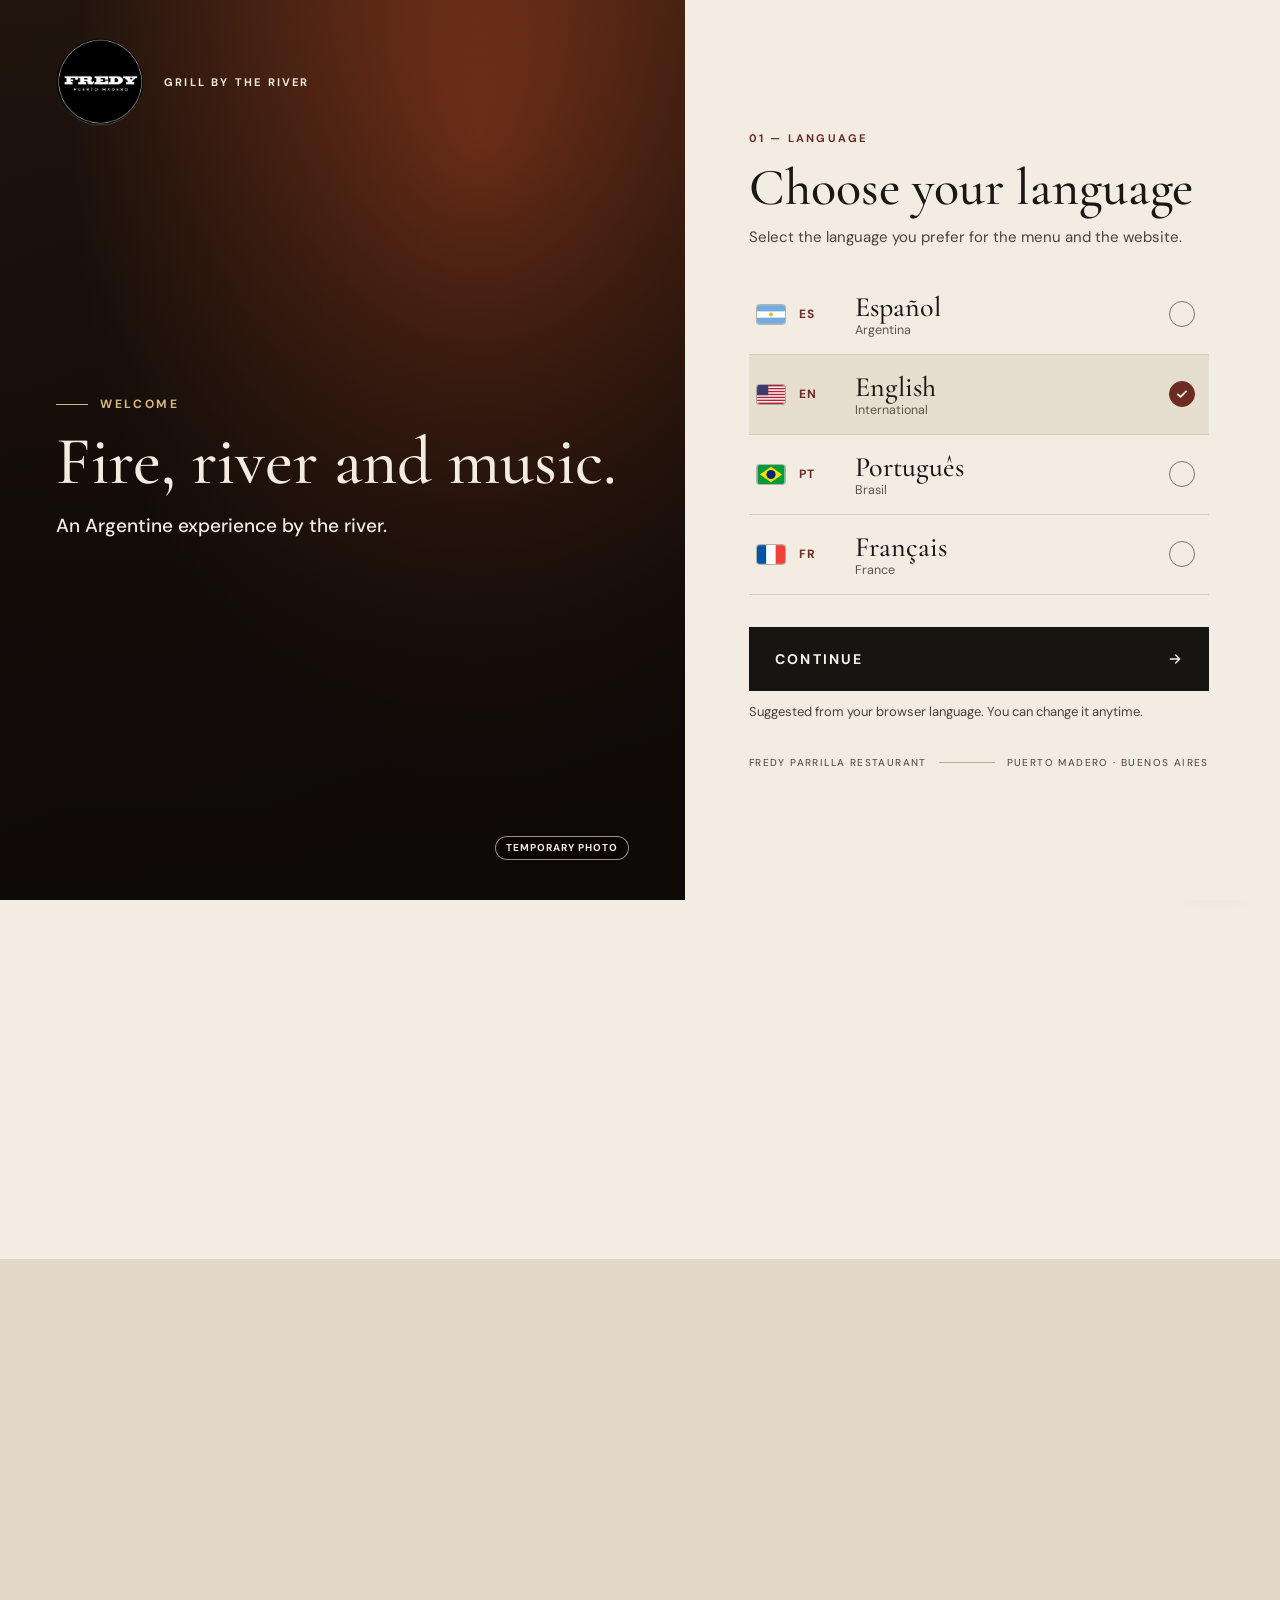
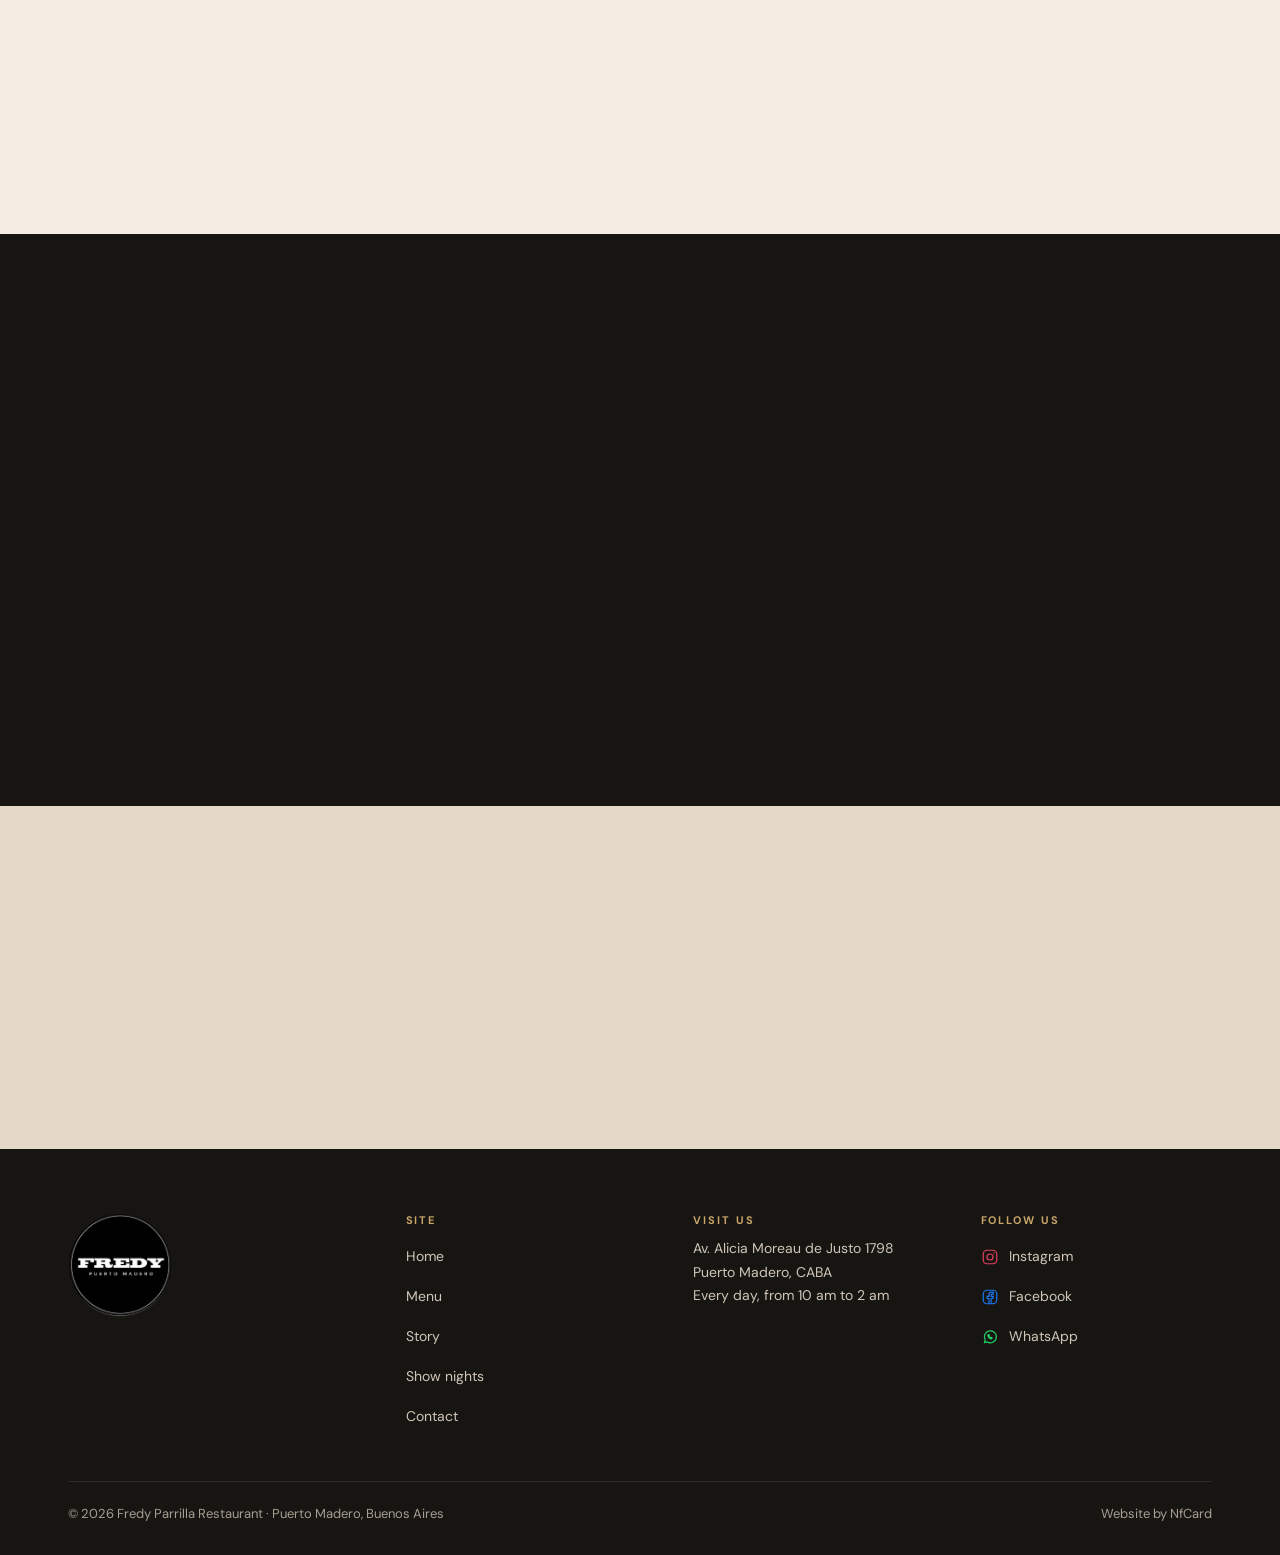
==== commit 3e4e03b0: "Fotos reales del cliente en Inicio e Historia - Portada: fondo con el exterior de noche y polaroid d" ====
--- a/index.html
+++ b/index.html
@@ -27,19 +27,18 @@
   <div id="lugar-cabecera"></div>
 
   <main id="contenido" tabindex="-1">
-    <section class="hero">
-      <span class="tagp hero-tag" data-i18n="intro.foto">Foto provisoria</span>
+    <section class="hero hero-con-foto">
       <div class="wrap hero-in">
         <div class="hero-txt">
           <p class="k k-oro reveal"><i></i><span data-i18n="hero.kicker">Bienvenidos · Puerto Madero</span></p>
           <h1 class="hero-t reveal d1"><span data-i18n="hero.l1">Fuego, río</span><br /><span data-i18n="hero.l2a">y</span> <em data-i18n="hero.l2b">música.</em></h1>
           <p class="hero-p reveal d2" data-i18n="hero.texto">Parrilla argentina sobre la costanera de Puerto Madero. Cortes a la brasa, vista a los docks y noches de show en vivo.</p>
-          <div class="reveal d3"><a class="pill p-gold hero-btn" href="carta.html"><span data-i18n="hero.boton">Ver la carta</span><span class="ar" data-icono="flecha"></span></a></div>
         </div>
         <div class="hero-foto reveal d2">
-          <div class="ph ph-marco">
-            <span><span data-i18n="intro.foto">Foto provisoria</span><br /><span data-i18n="foto.salon">Salón con vista al río</span></span>
-          </div>
+          <!-- Polaroid: marco blanco con la foto del salón, apenas inclinado. -->
+          <figure class="polaroid">
+            <img src="img/galeria/salon.jpg" width="1100" height="828" alt="Salón de Fredy con mesas listas para cenar" data-i18n-alt="foto.salonFredy" decoding="async" />
+          </figure>
         </div>
       </div>
     </section>
@@ -47,7 +46,7 @@
     <section class="bloque b-marfil">
       <div class="wrap dos">
         <div class="historia-foto reveal">
-          <div class="ph ph-oscuro"><span><span data-i18n="intro.foto">Foto provisoria</span><br /><span data-i18n="foto.fundadores">Foto histórica o fundadores</span></span></div>
+          <div class="ph ph-oscuro ph-foto"><img src="img/galeria/historia.jpg" width="1100" height="825" alt="Frente de Fredy de noche, con el salón lleno" data-i18n-alt="foto.frenteNoche" loading="lazy" decoding="async" /></div>
           <div class="sello"><span class="sello-k" data-i18n="home.desde">Desde</span><span class="sello-n">2010</span></div>
         </div>
         <div class="columna reveal d1">
@@ -61,7 +60,7 @@
     <section class="bloque b-beige" id="carta">
       <div class="wrap pila">
         <div class="cabeza-fila reveal">
-          <div class="sh"><h2 class="h2n" data-i18n="home.carta.t">La carta</h2><p class="sub" data-i18n="home.carta.s">Del fuego a tu mesa.</p></div>
+          <div class="sh"><h2 class="h2n" data-i18n="home.platos.t">Nuestros platos</h2><p class="sub" data-i18n="home.carta.s">Del fuego a tu mesa.</p></div>
         </div>
         <!-- Vitrina: un plato grande al centro y los vecinos asomando. El plato del centro lleva a la carta. -->
         <div class="vitrina reveal d1" id="carrusel" role="region" aria-roledescription="carrusel" aria-label="Platos destacados">
@@ -132,7 +131,7 @@
           <a class="pill p-gold" data-enlace="ficha" target="_blank" rel="noopener"><span data-i18n="home.op.b">Dejanos tu reseña</span><span class="ar" data-icono="flecha"></span></a>
           <a class="lk lk-oro" data-enlace="ficha" target="_blank" rel="noopener"><span data-i18n="home.op.l">Ver todas en Google</span><i data-icono="flecha"></i></a>
         </div>
-        <div class="foto-sola reveal d1"><div class="ph"><span><span data-i18n="intro.foto">Foto provisoria</span><br /><span data-i18n="foto.mesa">Mesa frente al río</span></span></div></div>
+        <div class="foto-sola reveal d1"><div class="ph ph-foto"><img src="img/galeria/mesa-vino.jpg" width="934" height="1000" alt="Ensalada, pan y vino en el salón de Fredy" style="object-position: center 75%" data-i18n-alt="foto.mesaVino" loading="lazy" decoding="async" /></div></div>
       </div>
     </section>
 
--- a/css/styles.css
+++ b/css/styles.css
@@ -174,7 +174,9 @@
   display: flex; align-items: center; justify-content: center; flex: none;
   width: 44px; height: 44px; transition: transform 160ms var(--ease-out);
 }
-.lflag { border: 1px solid #4A4036; border-radius: var(--radio); }
+.lflag { padding: 0; border: 1px solid #4A4036; border-radius: var(--radio); background: transparent; }
+/* Selector compacto de celular: misma lista desplegable que en computadora. */
+.lang-movil { position: relative; flex: none; }
 .llamar { background: var(--verde); color: var(--blanco); border-radius: 50%; }
 .lflag:active, .llamar:active { transform: scale(0.95); }
 .flag { border-radius: 3px; box-shadow: 0 0 0 1px rgba(0, 0, 0, 0.25); flex: none; }
@@ -354,6 +356,22 @@
 .hero-foto { display: none; }
 .hero-btn { width: 100%; justify-content: center; padding: 0 26px; background: rgba(255, 255, 255, 0.04); color: var(--blanco); border: 1px solid rgba(243, 236, 224, 0.55); }
 .hero-btn .ar { display: none; }
+/* Fondo real: el exterior de Fredy de noche, oscurecido para que el texto se lea. */
+.hero.hero-con-foto {
+  background: linear-gradient(0deg, rgba(14, 10, 7, 0.96) 0%, rgba(14, 10, 7, 0.62) 55%, rgba(14, 10, 7, 0.4) 100%),
+    url('../img/galeria/exterior.jpg') center 40% / cover no-repeat, #0E0A07;
+}
+/* Polaroid: marco blanco con más borde abajo, apenas inclinado. */
+.polaroid {
+  width: min(100%, 440px); margin: 0; padding: 14px 14px 62px;
+  background: #FBF8F2; border-radius: 3px; transform: rotate(2.5deg);
+  box-shadow: 0 30px 60px rgba(0, 0, 0, 0.55), 0 2px 6px rgba(0, 0, 0, 0.35);
+}
+.polaroid img { display: block; width: 100%; height: auto; aspect-ratio: 1 / 0.94; object-fit: cover; object-position: 62% center; background: #1A1410; }
+
+/* Foto real dentro de un marco .ph: ocupa todo el marco, encima del degradé. */
+.ph-foto { padding: 0; }
+.ph-foto img { position: absolute; inset: 0; width: 100%; height: 100%; object-fit: cover; }
 
 /* ---------- Historia ---------- */
 .historia-foto { position: relative; min-height: 340px; }
@@ -386,7 +404,8 @@
 .vslide.activa:active { transform: scale(0.985); transition-duration: 140ms; }
 
 .vslide-foto { position: absolute; inset: 0; z-index: -1; align-items: flex-start; padding-top: 64px; }
-.vslide-foto.con-foto img { width: 100%; height: 100%; object-fit: cover; }
+.vslide-foto.con-foto { padding: 0; }
+.vslide-foto.con-foto img { display: block; width: 100%; height: 100%; object-fit: cover; }
 .vslide-foto.s1::before { background: radial-gradient(ellipse at 30% 40%, rgba(224, 89, 42, 0.45), transparent 60%), linear-gradient(160deg, #2A1A10, #0E0A07); }
 .vslide-foto.s2::before { background: radial-gradient(ellipse at 70% 55%, rgba(224, 89, 42, 0.5), transparent 58%), linear-gradient(200deg, #2A1A10, #0E0A07); }
 .vslide-foto.s3::before { background: radial-gradient(ellipse at 45% 25%, rgba(170, 60, 20, 0.55), transparent 62%), linear-gradient(140deg, #2A1A10, #0E0A07); }
@@ -866,24 +885,35 @@
 @keyframes logo-entra { from { opacity: 0; transform: scale(0.94); filter: blur(4px); } }
 @keyframes aro-traza { to { stroke-dashoffset: 0; } }
 
-.parrillero { display: flex; align-items: center; gap: 16px; }
-.parrillero img { width: 112px; height: 112px; }
-.esp { display: block; transform-origin: 50% 90%; opacity: 0; }
-.espatula { width: 34px; height: auto; }
-.intro[data-etapa='salida'] .esp-izq { animation: esp-izq 1250ms var(--ease-out) both; }
-.intro[data-etapa='salida'] .esp-der { animation: esp-der 1250ms var(--ease-out) both; }
+/* Espátulas detrás del logo, como los cubiertos del cartel: una a cada lado, inclinadas hacia
+   afuera; la paleta asoma arriba y la punta del mango abajo. Todo es proporcional al logo. */
+.parrillero {
+  --logo: 112px; --esp-ancho: calc(var(--logo) * 0.41); --esp-corrido: calc(var(--logo) * 0.45); --esp-giro: 20deg;
+  position: relative; width: var(--logo); height: var(--logo);
+}
+.parrillero img { position: relative; z-index: 1; display: block; width: var(--logo); height: var(--logo); }
+.esp {
+  position: absolute; left: calc(50% - var(--esp-ancho) / 2); top: 50%; display: block;
+  filter: drop-shadow(0 6px 8px rgba(0, 0, 0, 0.45));
+}
+.esp-izq { transform: translate(calc(var(--esp-corrido) * -1), -50%) rotate(calc(var(--esp-giro) * -1)); }
+.esp-der { transform: translate(var(--esp-corrido), -50%) rotate(var(--esp-giro)); }
+.espatula { display: block; width: var(--esp-ancho); height: auto; }
+.intro[data-etapa='salida'] .esp-izq { animation: esp-izq 1250ms both; }
+.intro[data-etapa='salida'] .esp-der { animation: esp-der 1250ms both; }
 .intro[data-etapa='salida'] .parrillero img { animation: logo-entra 520ms var(--ease-out) both; }
+/* Salen desde atrás del logo, se abren, vuelven a chocar las paletas arriba y rebotan a su lugar. */
 @keyframes esp-izq {
-  0% { opacity: 0; transform: translateX(16px) rotate(-22deg); }
-  32% { opacity: 1; transform: translateX(0) rotate(-14deg); }
-  58% { transform: translateX(0) rotate(-22deg); }
-  100% { opacity: 1; transform: translateX(0) rotate(-14deg); }
+  0% { opacity: 0; transform: translate(0, -50%) rotate(0deg); animation-timing-function: var(--ease-out); }
+  32% { opacity: 1; transform: translate(calc(var(--esp-corrido) * -1), -50%) rotate(calc(var(--esp-giro) * -1 - 6deg)); animation-timing-function: cubic-bezier(0.5, 0, 0.9, 0.5); }
+  50% { transform: translate(calc(var(--esp-corrido) * -1), -50%) rotate(14deg); animation-timing-function: var(--ease-out); }
+  100% { opacity: 1; transform: translate(calc(var(--esp-corrido) * -1), -50%) rotate(calc(var(--esp-giro) * -1)); }
 }
 @keyframes esp-der {
-  0% { opacity: 0; transform: translateX(-16px) rotate(22deg); }
-  32% { opacity: 1; transform: translateX(0) rotate(14deg); }
-  58% { transform: translateX(0) rotate(22deg); }
-  100% { opacity: 1; transform: translateX(0) rotate(14deg); }
+  0% { opacity: 0; transform: translate(0, -50%) rotate(0deg); animation-timing-function: var(--ease-out); }
+  32% { opacity: 1; transform: translate(var(--esp-corrido), -50%) rotate(calc(var(--esp-giro) + 6deg)); animation-timing-function: cubic-bezier(0.5, 0, 0.9, 0.5); }
+  50% { transform: translate(var(--esp-corrido), -50%) rotate(-14deg); animation-timing-function: var(--ease-out); }
+  100% { opacity: 1; transform: translate(var(--esp-corrido), -50%) rotate(var(--esp-giro)); }
 }
 .barra-carga { display: block; width: 148px; height: 2px; overflow: hidden; background: var(--linea-oscuro); border-radius: 2px; }
 .barra-carga i { display: block; height: 100%; background: var(--dorado); transform: scaleX(0); transform-origin: left; }
@@ -1013,9 +1043,7 @@
   .idioma-nota { text-align: left; font-size: 13px; }
   .pie-ba { display: inline; }
   .idioma-pie { margin-top: 34px; padding-top: 0; }
-  .parrillero img { width: 136px; height: 136px; }
-  .espatula { width: 42px; }
-  .parrillero { gap: 22px; }
+  .parrillero { --logo: 136px; }
 
   .dos { grid-template-columns: 1fr 1fr; gap: 64px; }
   .cards { grid-template-columns: repeat(3, 1fr); }
@@ -1070,7 +1098,7 @@
   .cartel-lugar { flex: none; }
   .fz-cartel { --fz-scale: 1; }
   .lang { display: block; }
-  .lflag, .llamar { display: none; }
+  .lang-movil, .lflag, .llamar { display: none; }
   .cabecera-acciones { display: flex; gap: 10px; }
 
   /* WhatsApp flotante: cerrado se ve solo el círculo; al pasar el mouse se despliega el mensaje.
@@ -1115,6 +1143,8 @@
   .hero-p { max-width: 520px; font-size: 19px; line-height: 1.65; }
   .hero-foto { display: flex; min-height: 520px; }
   .hero-foto .ph { flex: 1; }
+  .hero.hero-con-foto { background: linear-gradient(90deg, rgba(14, 10, 7, 0.94) 0%, rgba(14, 10, 7, 0.72) 45%, rgba(14, 10, 7, 0.35) 100%), url('../img/galeria/exterior.jpg') center / cover no-repeat, #0E0A07; }
+  .hero-foto:has(.polaroid) { align-items: center; justify-content: center; }
   .ph-marco { border-radius: 28px; border: 1px solid #4A4036; }
   .hero-btn { width: auto; justify-content: space-between; padding: 0 8px 0 26px; background: var(--dorado); color: var(--carbon); border: 0; }
   .hero-btn .ar { display: flex; }
@@ -1242,3 +1272,39 @@
   .wa-flota-pastilla { transition: none !important; }
   .wa-flota-t { transform: none !important; }
 }
+
+/* ---------- Fotos reales: ajustes por tamaño ----------
+   Celular y tablet: la polaroid del salón se muestra arriba del título (antes solo en computadora). */
+@media (max-width: 1179px) {
+  .hero-in { display: flex; flex-direction: column; }
+  .hero-foto:has(.polaroid) { display: flex; justify-content: center; margin-top: 28px; }
+  .hero-foto:has(.polaroid) { justify-content: flex-start; margin-top: 24px; }
+  .hero-foto .polaroid { width: min(58vw, 260px); padding: 8px 8px 30px; transform: none; }
+}
+/* Desde tablet la tarjeta del carrusel es apaisada y las fotos son verticales:
+   la foto ocupa la mitad derecha completa (sin el zoom del recorte) y el texto va a la izquierda. */
+@media (min-width: 640px) {
+  .vslide-plato .vslide-foto { left: auto; width: 46%; }
+  .vslide-plato .vslide-foto::after { content: ''; position: absolute; inset: 0; background: linear-gradient(90deg, #0E0A07 0%, rgba(14, 10, 7, 0) 22%); }
+  .vslide-plato .vslide-pie { width: 54%; align-self: center; padding: 32px 28px 32px 32px; background: none; }
+}
+@media (min-width: 1180px) {
+  .vslide-plato .vslide-pie { padding: 40px 32px 40px 48px; }
+}
+/* Tablet en una columna: el marco de historia era muy bajo y recortaba mucho la foto. */
+@media (min-width: 640px) and (max-width: 899px) {
+  .historia-foto { min-height: 460px; }
+}
+/* Celular: la foto arriba y el texto abajo, para que el texto no tape el plato. */
+@media (max-width: 639px) {
+  .vslide-plato { flex-direction: column; }
+  .vslide-plato .vslide-foto { position: relative; inset: auto; z-index: 0; display: block; flex: 1 1 auto; min-height: 220px; }
+  .vslide-plato .vslide-foto img { position: absolute; inset: 0; }
+  .vslide-plato .vslide-foto::after { content: ''; position: absolute; inset: 0; background: linear-gradient(0deg, #0E0A07 0%, rgba(14, 10, 7, 0) 28%); }
+  .vslide-plato .vslide-pie { padding: 4px 22px 24px; background: none; }
+}
+/* Historia (pestaña): la foto es cuadrada, así que el marco también: se ve entera, sin zoom. */
+.historia-foto-cuadrada { min-height: 0; max-width: 560px; }
+.historia-foto-cuadrada .ph { position: relative; inset: auto; margin-right: 44px; aspect-ratio: 1; }
+@media (min-width: 640px) and (max-width: 899px) { .historia-foto-cuadrada { min-height: 0; } }
+@media (min-width: 1180px) { .historia-foto-cuadrada { min-height: 0; } .historia-foto-cuadrada .ph { margin-right: 60px; } }
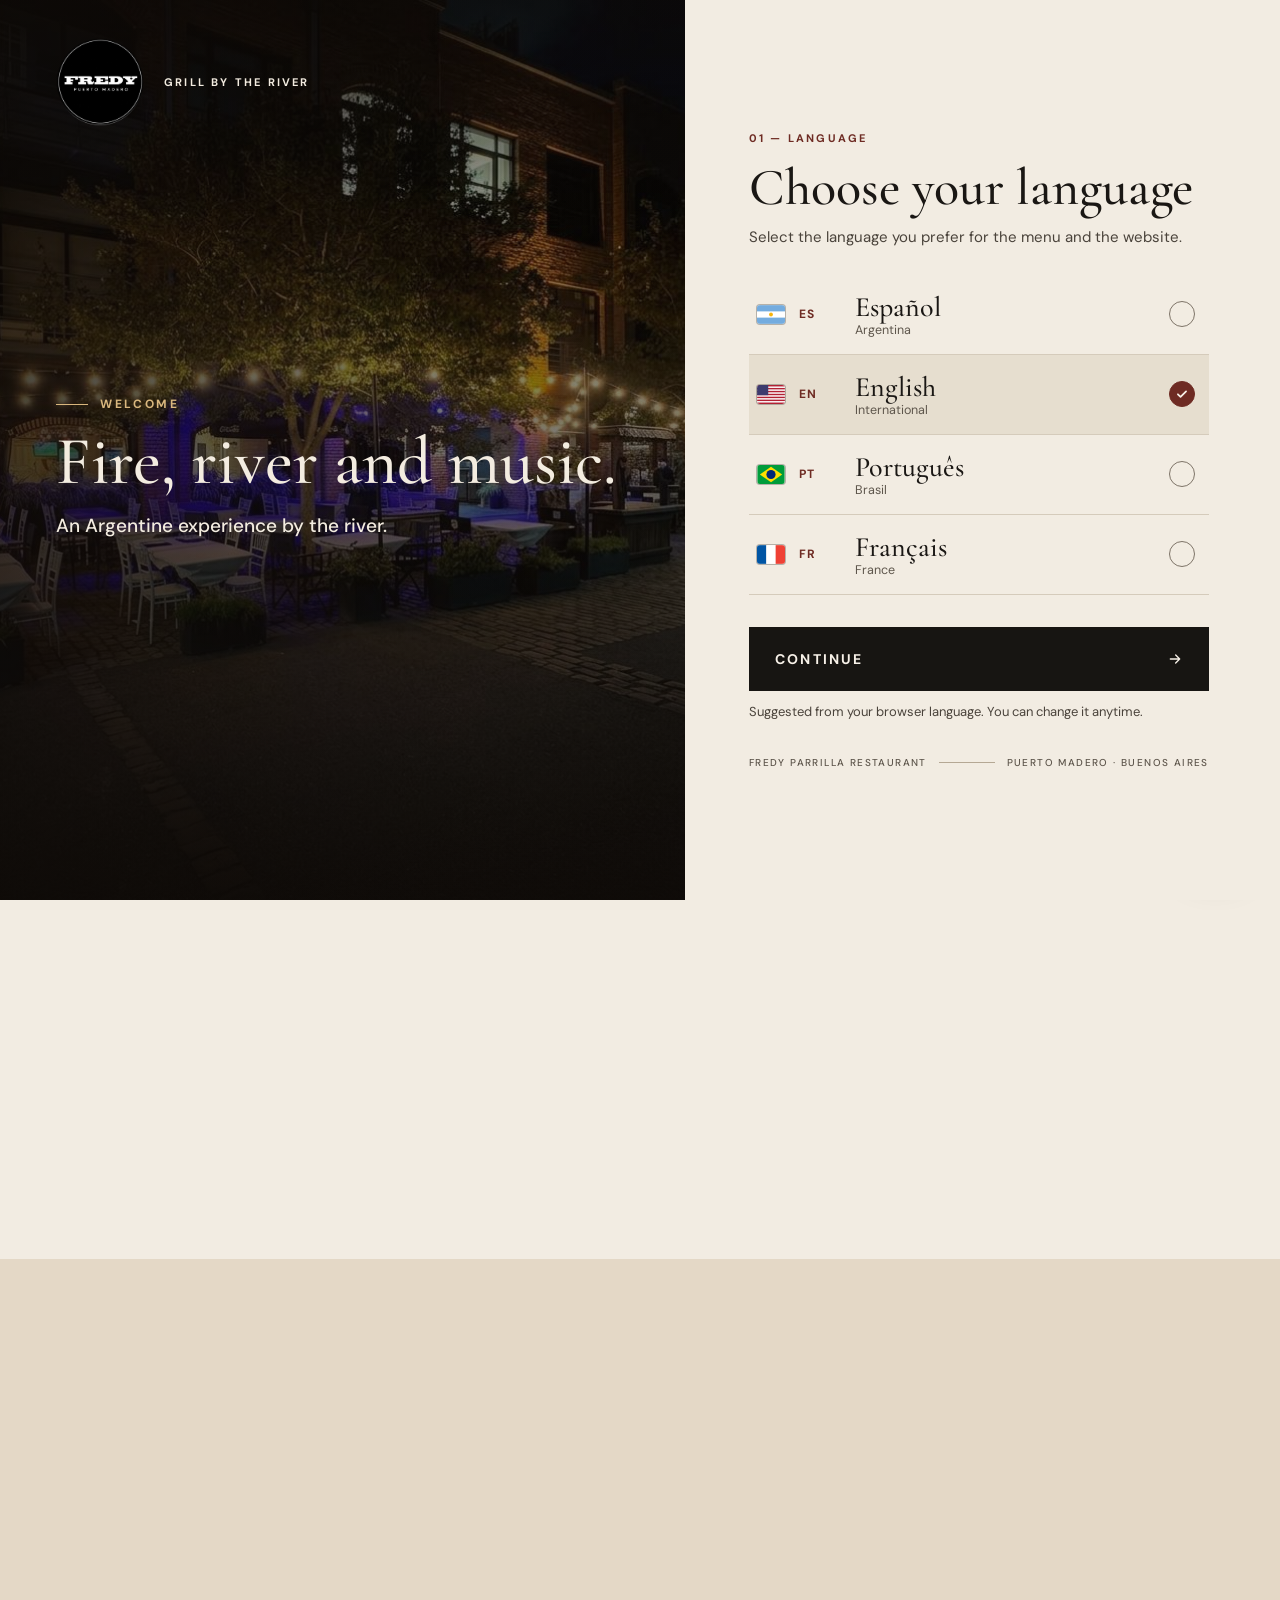
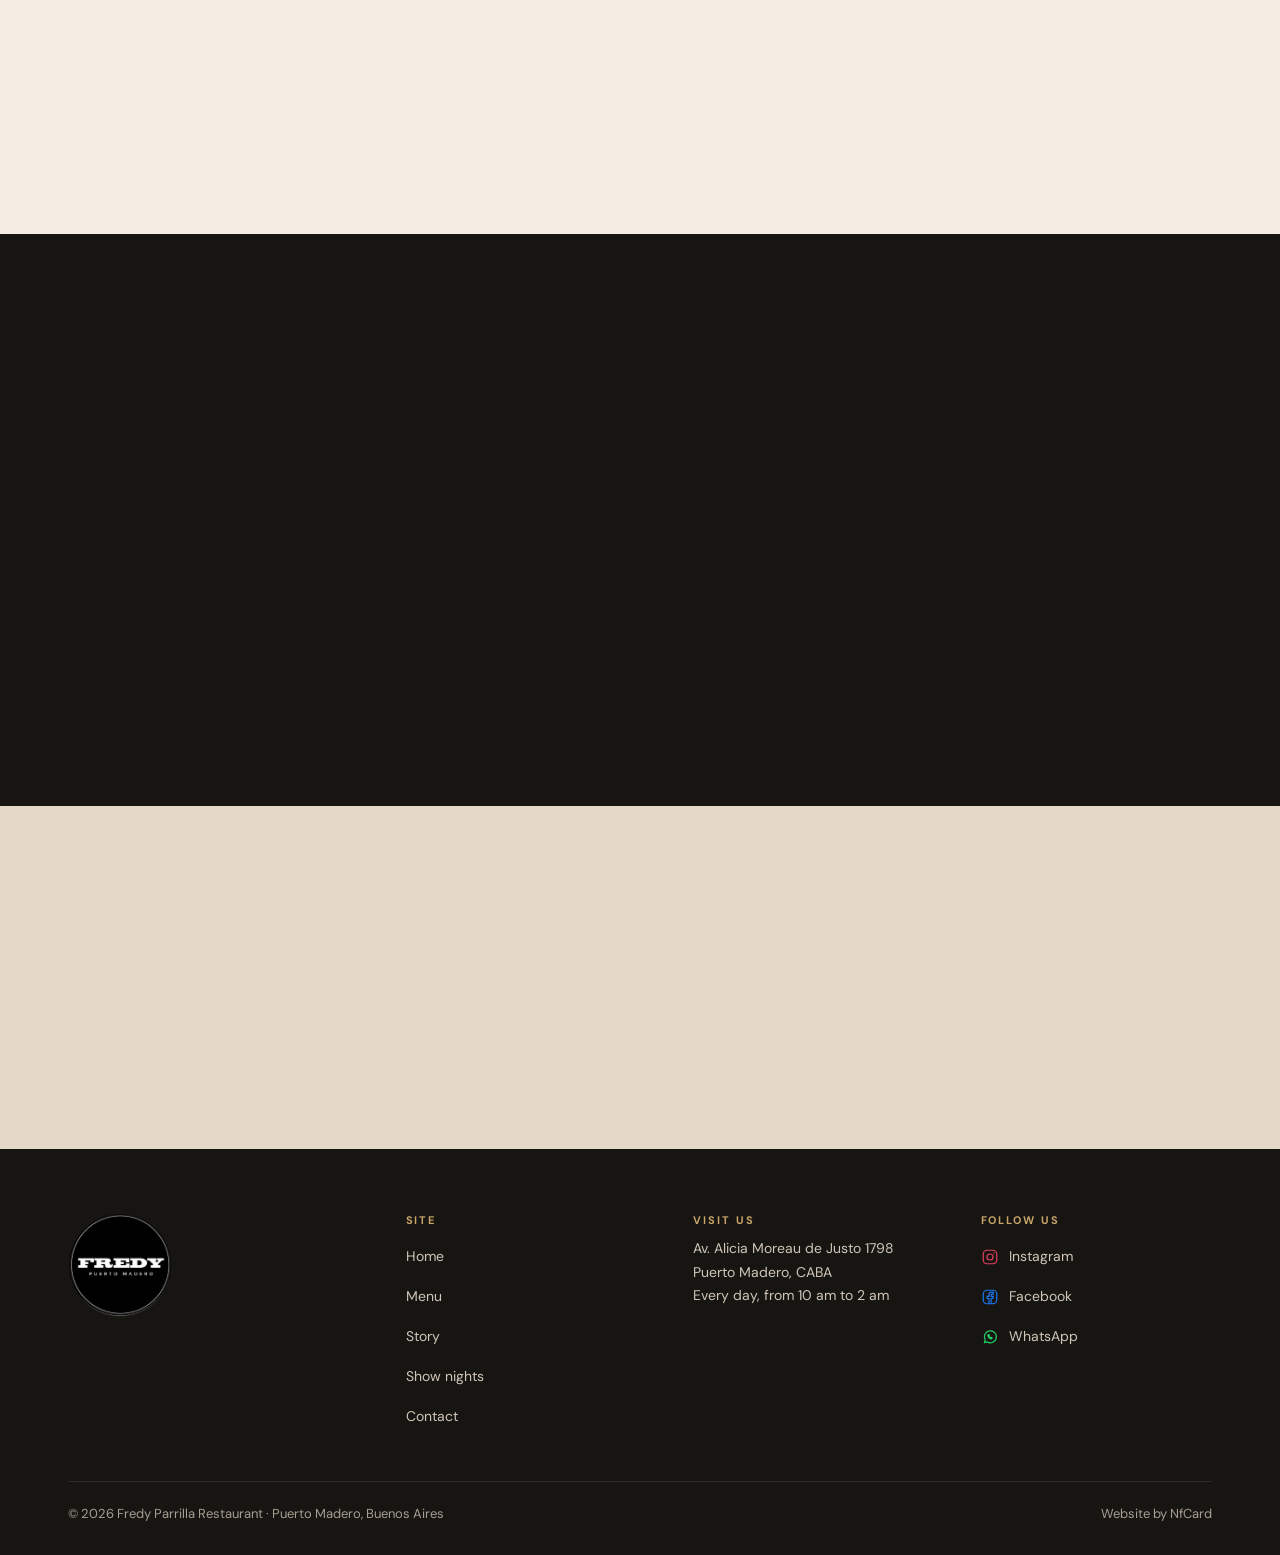
==== commit c807ae95: "Foto del exterior en la pantalla de idioma - Fondo de la pantalla de elegir idioma con el exterior d" ====
--- a/index.html
+++ b/index.html
@@ -169,7 +169,6 @@
           <img src="img/logo.png" alt="Fredy Puerto Madero" width="88" height="88" />
           <span class="idioma-lema" data-i18n="intro.lema">Parrilla frente al río</span>
         </div>
-        <span class="tagp idioma-tag" data-i18n="intro.foto">Foto provisoria</span>
         <div class="idioma-txt">
           <p class="k k-oro"><i></i><span data-i18n="intro.bienvenidos">Bienvenidos</span></p>
           <p class="idioma-t" data-i18n="intro.titulo">Fuego, río y música.</p>
--- a/css/styles.css
+++ b/css/styles.css
@@ -930,6 +930,11 @@
 .idioma-marca img { width: 62px; height: 62px; }
 .idioma-lema { display: none; font: 700 11px var(--sans); letter-spacing: 0.2em; text-transform: uppercase; }
 .idioma-tag { position: absolute; top: 18px; right: 18px; }
+/* Fondo real: el exterior de Fredy de noche, oscurecido arriba (logo) y abajo (título). */
+.idioma-foto {
+  background: linear-gradient(0deg, rgba(14, 10, 7, 0.94) 0%, rgba(14, 10, 7, 0.55) 45%, rgba(14, 10, 7, 0.45) 75%, rgba(14, 10, 7, 0.75) 100%),
+    url('../img/galeria/exterior.jpg') center 80% / cover no-repeat, #0E0A07;
+}
 .idioma-txt { display: flex; flex-direction: column; gap: 10px; }
 .idioma-t { font: 500 38px/1.05 var(--serif); }
 .idioma-b { font-size: 15px; font-weight: 500; }
@@ -1308,3 +1313,14 @@
 .historia-foto-cuadrada .ph { position: relative; inset: auto; margin-right: 44px; aspect-ratio: 1; }
 @media (min-width: 640px) and (max-width: 899px) { .historia-foto-cuadrada { min-height: 0; } }
 @media (min-width: 1180px) { .historia-foto-cuadrada { min-height: 0; } .historia-foto-cuadrada .ph { margin-right: 60px; } }
+/* Pantalla de idioma en tablet horizontal y computadora: encuadre corrido para que el cartel
+   luminoso del local no quede detrás del título, y más oscuro del lado del texto. */
+@media (min-width: 900px) {
+  .idioma-foto {
+    background: linear-gradient(90deg, rgba(14, 10, 7, 0.55) 0%, rgba(14, 10, 7, 0.1) 70%),
+      linear-gradient(0deg, rgba(14, 10, 7, 0.94) 0%, rgba(14, 10, 7, 0.5) 50%, rgba(14, 10, 7, 0.35) 75%, rgba(14, 10, 7, 0.7) 100%),
+      url('../img/galeria/exterior.jpg') 68% center / cover no-repeat, #0E0A07;
+  }
+}
+/* Tablet vertical: la franja es más ancha y baja; se encuadran las luces y las mesas. */
+@media (min-width: 640px) and (max-width: 899px) { .idioma-foto { background-position: 0 0, center 55%; } }
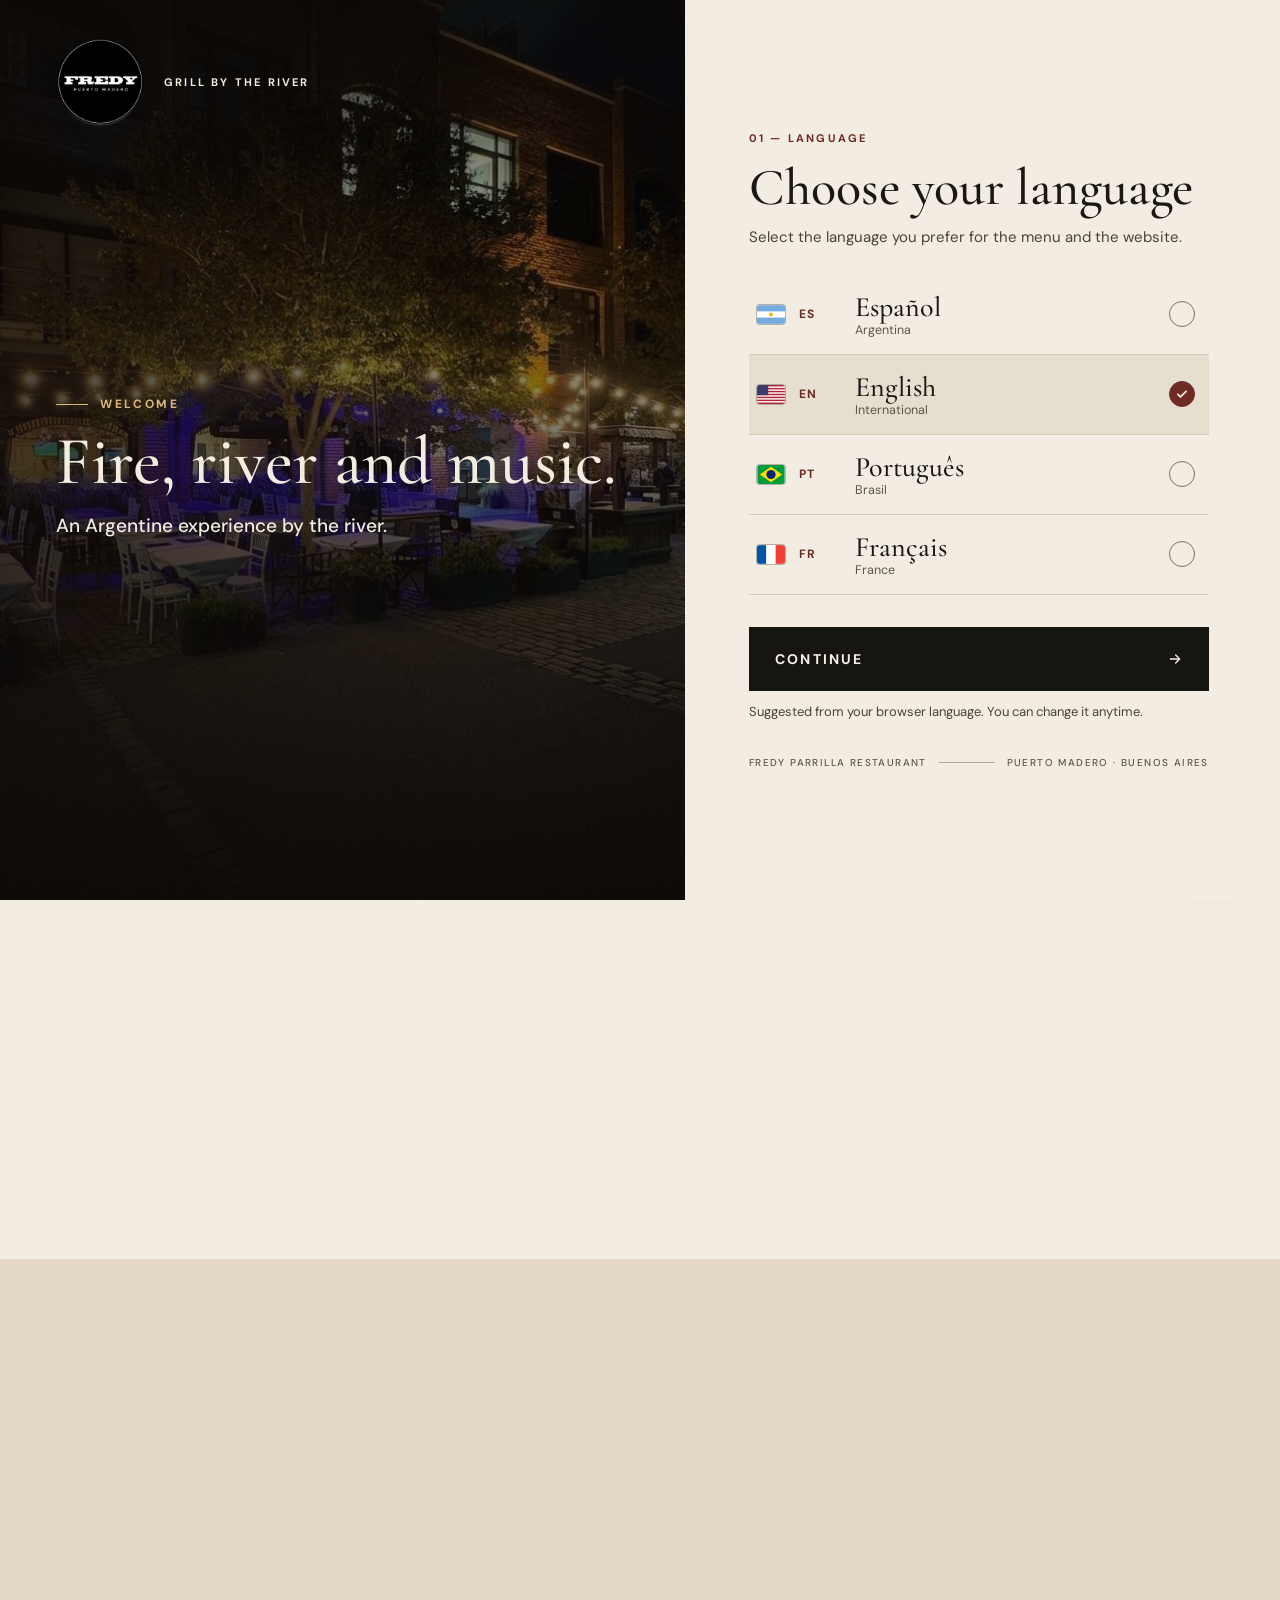
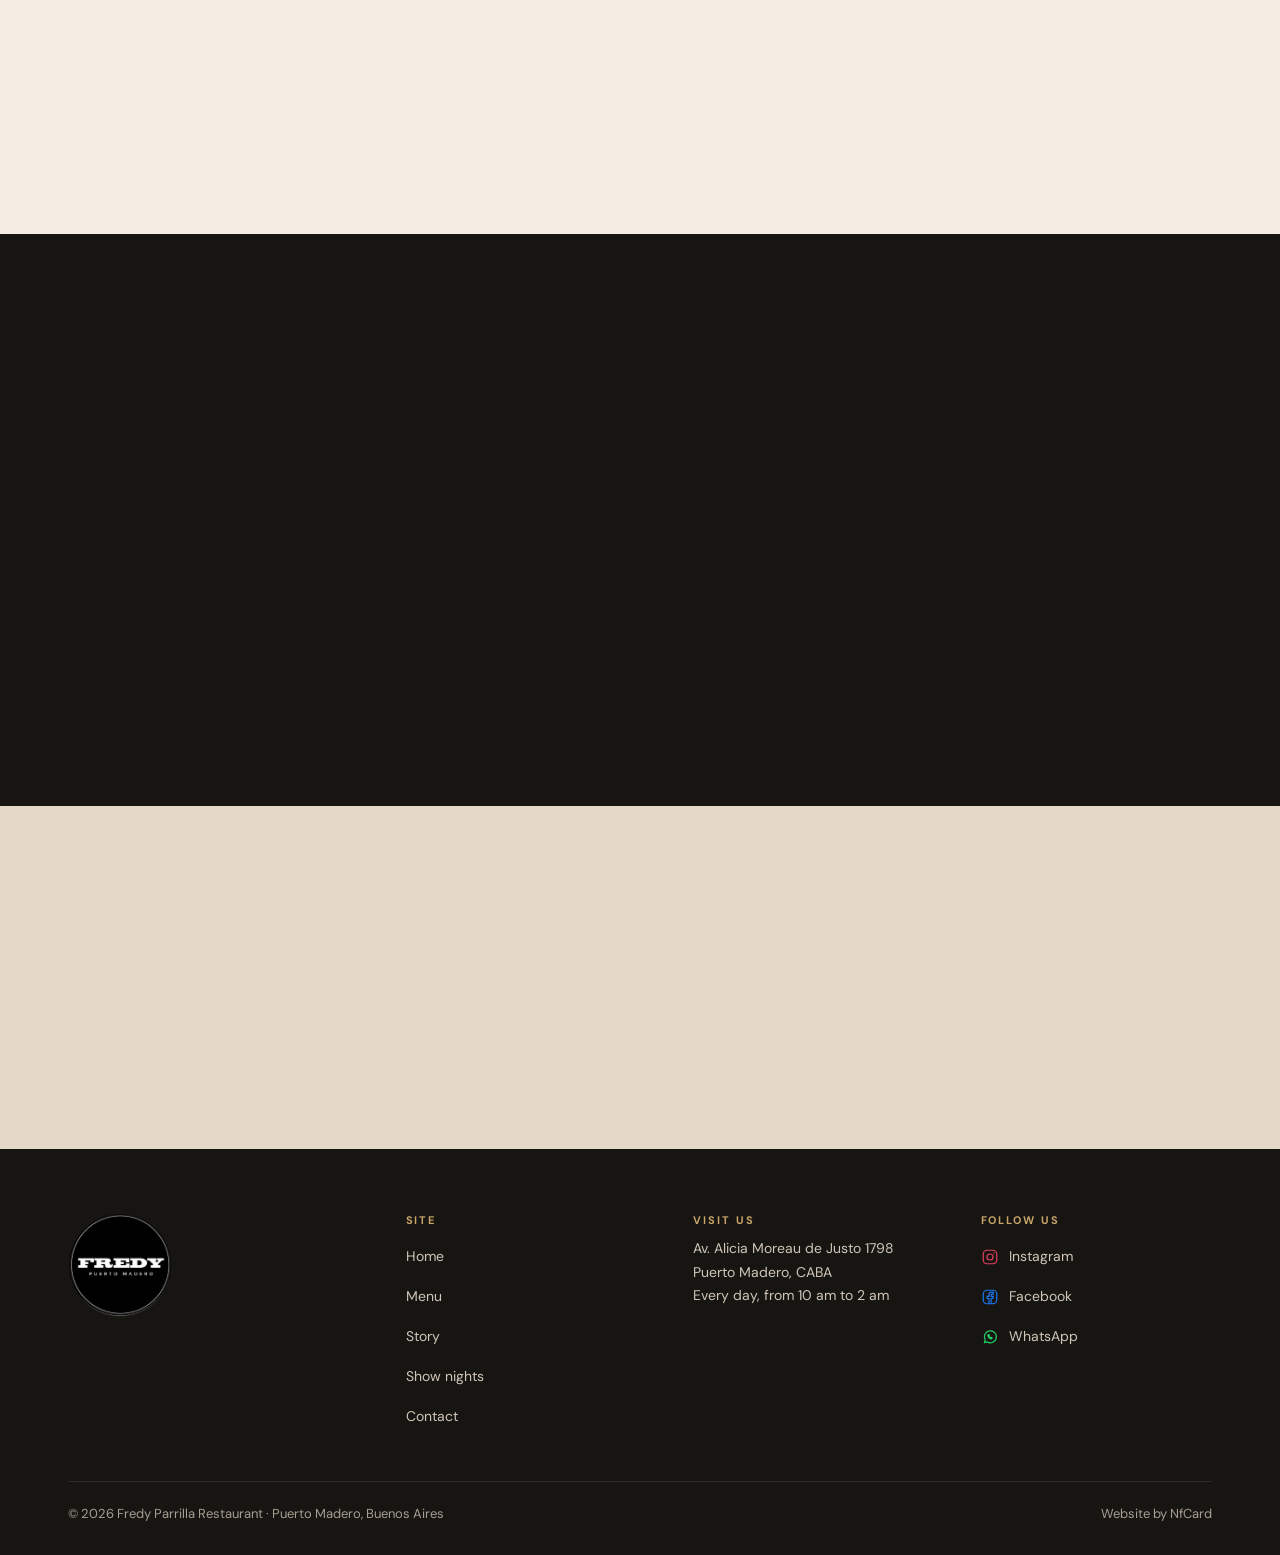
==== commit a3fa6d0c: "Fotos reales del show y del público en Noches de show Reemplazan las fotos provisorias en el Inicio " ====
--- a/index.html
+++ b/index.html
@@ -91,8 +91,8 @@
           <a class="pill p-ghost" href="noches-de-show.html"><span data-i18n="home.show.b">Ver las noches de show</span><span class="ar" data-icono="flecha"></span></a>
         </div>
         <div class="doble-foto reveal d1">
-          <div class="ph doble-a"><span><span data-i18n="intro.foto">Foto provisoria</span><br /><span data-i18n="foto.show">Show en el salón</span></span></div>
-          <div class="ph doble-b"><span><span data-i18n="intro.foto">Foto provisoria</span><br /><span data-i18n="foto.publico">Público festejando</span></span></div>
+          <div class="ph doble-a ph-foto"><img src="img/galeria/show.jpg" width="900" height="1200" alt="Cantante en vivo en el salón de Fredy, con las mesas llenas" style="object-position: center 45%" data-i18n-alt="foto.show" loading="lazy" decoding="async" /></div>
+          <div class="ph doble-b ph-foto"><img src="img/galeria/publico.jpg" width="900" height="1200" alt="Gente bailando y festejando en el salón de Fredy" style="object-position: center 55%" data-i18n-alt="foto.publico" loading="lazy" decoding="async" /></div>
         </div>
       </div>
     </section>
--- a/css/styles.css
+++ b/css/styles.css
@@ -1117,17 +1117,27 @@
       drop-shadow(0 8px 16px rgba(0, 0, 0, 0.3));
   }
   .wa-flota:focus-visible { outline: none; }
+  /* Pastilla de madera: cerrada, el borde de madera queda como un aro alrededor del círculo verde.
+     Las sombras internas le dan relieve de tabla (canto oscuro y luz arriba). */
   .wa-flota-pastilla {
-    display: flex; align-items: center; gap: 12px; padding: 8px 8px 8px 20px; border-radius: 999px;
-    background: var(--blanco); font: 600 15px var(--sans); white-space: nowrap; pointer-events: auto;
-    clip-path: inset(0 0 0 calc(100% - 64px) round 999px);
+    display: flex; align-items: center; gap: 14px; padding: 10px 10px 10px 24px; border-radius: 999px;
+    background: #8A5A32 url('../img/madera.jpg') center / cover no-repeat;
+    box-shadow: inset 0 0 0 1px rgba(40, 20, 6, 0.55), inset 0 2px 2px rgba(255, 214, 160, 0.25), inset 0 -4px 8px rgba(40, 20, 6, 0.35);
+    font: 700 16px var(--sans); white-space: nowrap; pointer-events: auto;
+    clip-path: inset(0 0 0 calc(100% - 68px) round 999px);
     transition: clip-path 200ms var(--ease-out), transform 160ms var(--ease-out);
   }
-  .wa-flota-t { opacity: 0; transform: translateX(8px); transition: opacity 140ms ease, transform 200ms var(--ease-out); }
+  /* Texto tallado en la madera: marrón oscuro con un filo de luz abajo. */
+  .wa-flota-t {
+    color: #2A1608; text-shadow: 0 1px 0 rgba(255, 224, 180, 0.4), 0 -1px 0 rgba(20, 8, 0, 0.35);
+    opacity: 0; transform: translateX(8px); transition: opacity 140ms ease, transform 200ms var(--ease-out);
+  }
   .wa-flota:active .wa-flota-pastilla { transform: scale(0.97); }
   .wa-flota:focus-visible .wa-flota-pastilla { clip-path: inset(0 round 999px); outline: 2px solid var(--dorado); outline-offset: -3px; }
   .wa-flota:focus-visible .wa-flota-t { opacity: 1; transform: none; }
-  .wa-flota-ic { display: flex; align-items: center; justify-content: center; width: 48px; height: 48px; border-radius: 50%; background: var(--verde); color: var(--blanco); }
+  .wa-flota-ic { display: flex; align-items: center; justify-content: center; width: 48px; height: 48px; border-radius: 50%; background: var(--verde); color: var(--blanco);
+    box-shadow: 0 0 0 1px rgba(30, 14, 4, 0.5), inset 0 2px 4px rgba(0, 0, 0, 0.3); }
+  .wa-flota-ic svg { width: 28px; height: 28px; stroke-width: 2; }
 
   .wrap { padding-inline: 48px; }
   .bloque { padding: 120px 0; }
@@ -1180,9 +1190,9 @@
   .plato-nom { font-size: 25px; }
 
   /* A la izquierda del círculo de WhatsApp, con 20px de aire. --ancho-wa lo mide carta.js. */
-  .carta-acceso { bottom: 32px; left: auto; right: calc(32px + var(--ancho-wa, 64px) + 20px); transform: translateY(16px); }
+  .carta-acceso { bottom: 32px; left: auto; right: calc(32px + var(--ancho-wa, 68px) + 20px); transform: translateY(16px); }
   .carta-acceso.visible { transform: none; }
-  body:has(.wa-flota:focus-visible) .carta-acceso.visible { transform: translateX(calc(var(--ancho-wa, 64px) - var(--ancho-wa-abierto, 300px))); }
+  body:has(.wa-flota:focus-visible) .carta-acceso.visible { transform: translateX(calc(var(--ancho-wa, 68px) - var(--ancho-wa-abierto, 300px))); }
   .frase-t { font-size: 52px; }
 }
 
@@ -1192,7 +1202,7 @@
   .wa-flota:hover .wa-flota-pastilla { clip-path: inset(0 round 999px); transition-duration: 260ms, 160ms; }
   .wa-flota:hover .wa-flota-t { opacity: 1; transform: none; transition-duration: 200ms, 260ms; transition-delay: 40ms; }
   /* En la carta, la bolsa se corre a la izquierda para dejarle lugar al mensaje. */
-  body:has(.wa-flota:hover) .carta-acceso.visible { transform: translateX(calc(var(--ancho-wa, 64px) - var(--ancho-wa-abierto, 300px))); }
+  body:has(.wa-flota:hover) .carta-acceso.visible { transform: translateX(calc(var(--ancho-wa, 68px) - var(--ancho-wa-abierto, 300px))); }
 
   .menu-show:hover .menu-mic { opacity: 1; transform: translate(0, -50%); }
   .menu-show:hover .onda { animation: onda-late 900ms ease-in-out infinite; }
